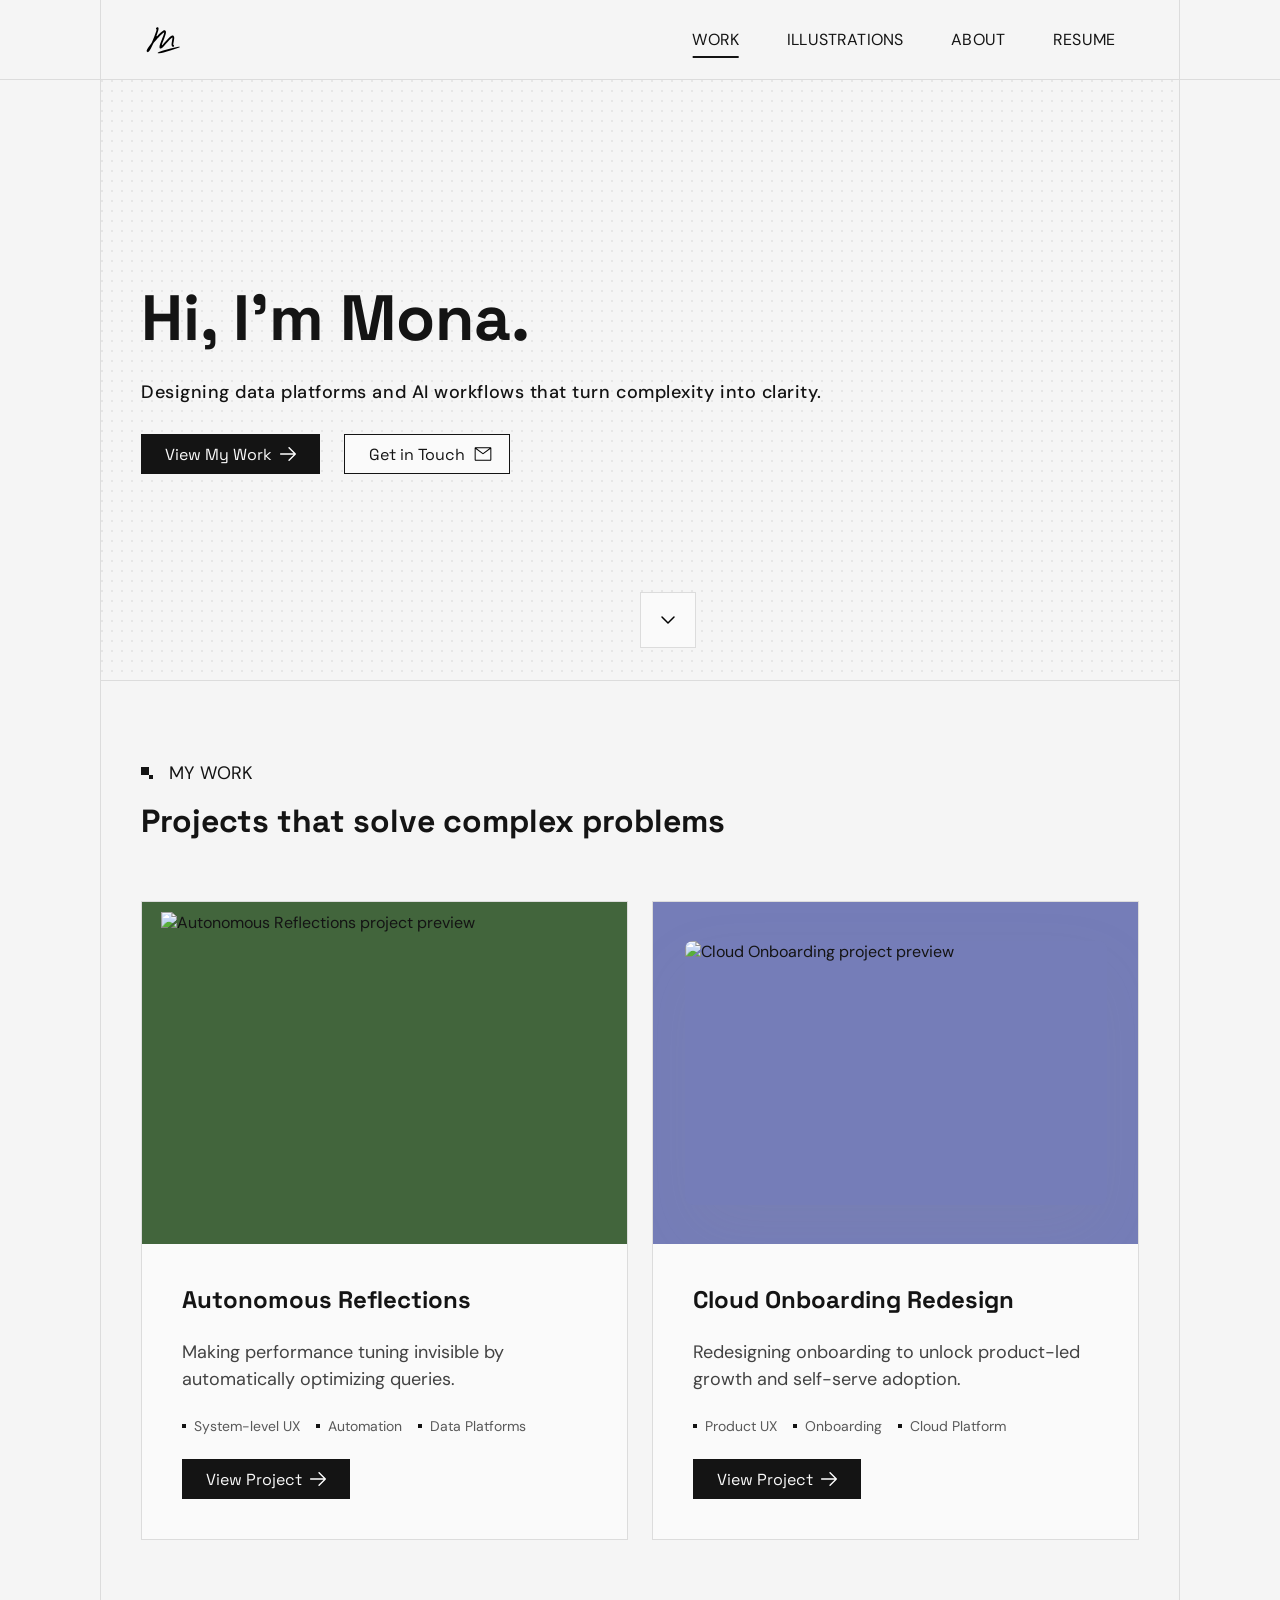
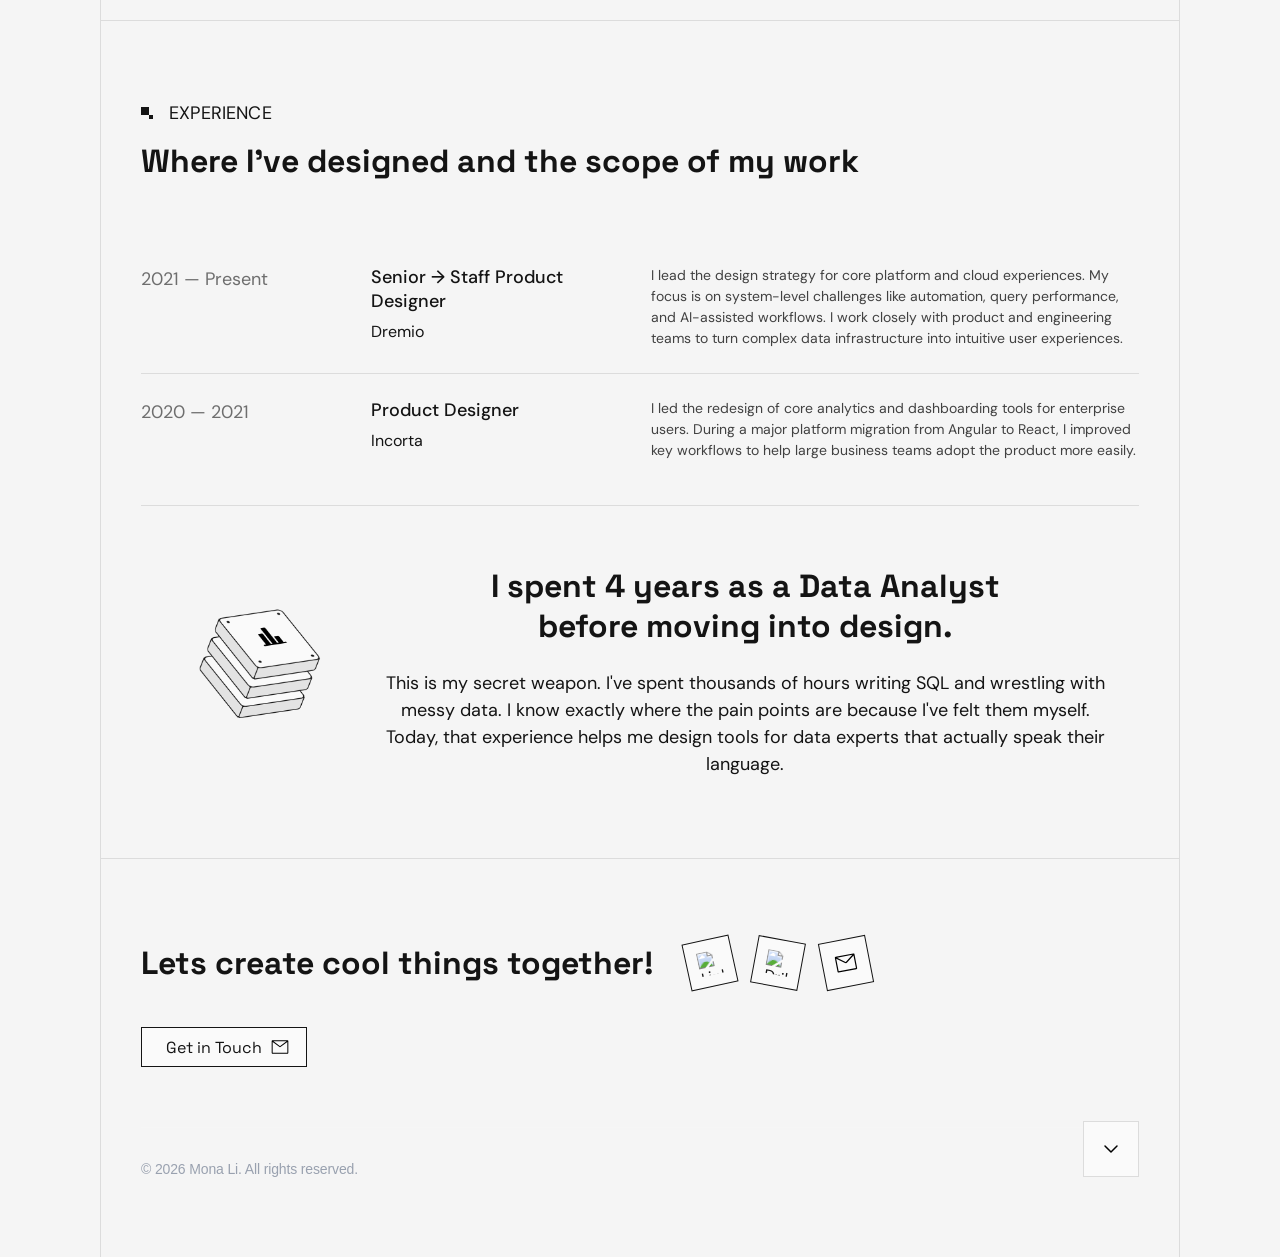
==== index.html @ 0f88f86c "update" ====
<!DOCTYPE html>
<html lang="en">
<head>
  <meta charset="UTF-8" />
  <meta name="viewport" content="width=device-width, initial-scale=1.0" />
  <title>Mona Li — UX Designer</title>
  <link rel="stylesheet" href="styles.css" />
</head>
<body>

  <!-- HEADER -->
  <header class="site-header" id="site-header">
    <div class="header-inner">
      <a href="index.html" class="logo" aria-label="Mona Li — Home">
        <img src="logo.svg" alt="Mona Li" />
      </a>
      <nav class="site-nav" id="site-nav" aria-label="Primary navigation">
        <a href="#my-work" class="nav-item active" data-work-nav>Work</a>
        <a href="illustrations.html" class="nav-item">Illustrations</a>
        <a href="about.html" class="nav-item">About</a>
        <a href="https://drive.google.com/file/d/1i2DDwByd_LL00KW6QtQhn_m_IWqm0XyB/view?usp=sharing" target="_blank" class="nav-item">Resume</a>
      </nav>
      <button class="nav-hamburger" id="nav-hamburger" aria-label="Toggle navigation" aria-expanded="false">
        <span></span><span></span><span></span>
      </button>
    </div>
  </header>

  <!-- HERO -->
  <section class="hero" id="hero">
    <div class="hero-inner">
      <div class="hero-bg"></div>
      <h1>Hi, I'm Mona.</h1>
      <div class="hero-text">
        <p class="hero-subtitle">Designing data platforms and AI workflows that turn complexity into clarity.</p>
      </div>
      <div class="hero-buttons">
        <button class="btn-primary" onclick="scrollToWork()">
          View My Work
          <img src="icon-arrow-right.svg" alt="" />
        </button>
        <a href="mailto:monali14520@gmail.com" class="btn-secondary">
          Get in Touch
          <img src="email-icon.svg" alt="" style="width:20px;height:20px;" />
        </a>
      </div>
      <button class="scroll-btn" onclick="scrollToWork()" aria-label="Scroll to work">
        <img src="icon-chevron-down.svg" alt="" />
      </button>
    </div>
  </section>

  <!-- MY WORK -->
  <section id="my-work" class="work-section">
    <div class="work-inner">
      <div>
        <div class="section-label">
          <span class="section-label-mark" aria-hidden="true"></span>
          <span class="section-label-text">MY WORK</span>
        </div>
        <h2>Projects that solve complex problems</h2>
      </div>

      <div class="projects-grid">
        <!-- Card 1: Autonomous Reflections -->
        <a href="autonomous-reflections.html" class="project-card">
          <div class="card-img-wrap card-img-green">
            <img src="https://www.figma.com/api/mcp/asset/8630a3ab-484e-4679-a830-0fbd30ba3202" alt="Autonomous Reflections project preview" />
          </div>
          <div class="card-body">
            <h3>Autonomous Reflections</h3>
            <p>Making performance tuning invisible by automatically optimizing queries.</p>
            <div class="card-tags">
              <span class="card-tag">System-level UX</span>
              <span class="card-tag">Automation</span>
              <span class="card-tag">Data Platforms</span>
            </div>
            <span class="card-btn">
              View Project
              <img src="icon-arrow-right.svg" alt="" />
            </span>
          </div>
        </a>

        <!-- Card 2: Cloud Onboarding -->
        <a href="cloud-onboarding.html" class="project-card">
          <div class="card-img-wrap card-img-purple">
            <img src="https://www.figma.com/api/mcp/asset/0b4742e8-9a8f-47af-a98e-8a1e27652739" alt="Cloud Onboarding project preview" />
          </div>
          <div class="card-body">
            <h3>Cloud Onboarding Redesign</h3>
            <p>Redesigning onboarding to unlock product-led growth and self-serve adoption.</p>
            <div class="card-tags">
              <span class="card-tag">Product UX</span>
              <span class="card-tag">Onboarding</span>
              <span class="card-tag">Cloud Platform</span>
            </div>
            <span class="card-btn">
              View Project
              <img src="icon-arrow-right.svg" alt="" />
            </span>
          </div>
        </a>
      </div>
    </div>
  </section>

  <!-- EXPERIENCE -->
  <section id="experience" class="exp-section">
    <div class="exp-inner">
      <div>
        <div class="section-label">
          <span class="section-label-mark" aria-hidden="true"></span>
          <span class="section-label-text">EXPERIENCE</span>
        </div>
        <h2>Where I've designed and the scope of my work</h2>
      </div>

      <div class="exp-list">
        <div class="exp-row">
          <div class="exp-date">2021 — Present</div>
          <div class="exp-role-col">
            <span class="exp-title">Senior → Staff Product Designer</span>
            <span class="exp-company">Dremio</span>
          </div>
          <p class="exp-desc">I lead the design strategy for core platform and cloud experiences. My focus is on system-level challenges like automation, query performance, and AI-assisted workflows. I work closely with product and engineering teams to turn complex data infrastructure into intuitive user experiences.</p>
        </div>

        <div class="exp-row">
          <div class="exp-date">2020 — 2021</div>
          <div class="exp-role-col">
            <span class="exp-title">Product Designer</span>
            <span class="exp-company">Incorta</span>
          </div>
          <p class="exp-desc">I led the redesign of core analytics and dashboarding tools for enterprise users. During a major platform migration from Angular to React, I improved key workflows to help large business teams adopt the product more easily.</p>
        </div>
      </div>

      <!-- Analyst callout box -->
      <div class="analyst-box">
        <div class="analyst-box-bg"></div>
        <!-- Stacked notebooks illustration -->
        <img src="Frame 1261153559.png" alt="" class="analyst-notebooks" aria-hidden="true" />
        <div class="analyst-box-content">
          <h3>I spent 4 years as a Data Analyst
before moving into design.</h3>
          <p>This is my secret weapon. I've spent thousands of hours writing SQL and wrestling with messy data. I know exactly where the pain points are because I've felt them myself. Today, that experience helps me design tools for data experts that actually speak their language.</p>
        </div>
      </div>
    </div>
  </section>

  <!-- FOOTER -->
  <footer class="site-footer">
    <div class="footer-inner">
      <div class="footer-top">
        <div class="footer-heading-row">
          <h2 class="footer-heading">Lets create cool things together!</h2>
          <div class="footer-socials">
            <a href="https://www.linkedin.com/in/mona-li/?locale=en_US" target="_blank" class="social-btn" aria-label="LinkedIn">
              <img src="icon-linkedin.png" alt="LinkedIn" />
            </a>
            <a href="https://dribbble.com/mona-li" target="_blank" class="social-btn" aria-label="Dribbble">
              <img src="icon-dribbble.png" alt="Dribbble" />
            </a>
            <a href="mailto:monali14520@gmail.com" class="social-btn" aria-label="Email">
              <img src="email-icon.svg" alt="Email" />
            </a>
          </div>
        </div>
        <div class="footer-cta-row">
          <a href="mailto:monali14520@gmail.com" class="footer-cta">
            Get in Touch
            <img src="email-icon.svg" alt="" style="width:20px;height:20px;" />
          </a>
        </div>
      </div>

      <div class="footer-bottom">
        <p class="footer-copy">© 2026 Mona Li. All rights reserved.</p>
      </div>

      <button class="scroll-up-btn" onclick="scrollToTop()" aria-label="Scroll to top">
        <img src="icon-chevron-up.svg" alt="" />
      </button>
    </div>
  </footer>

  <script>
    function scrollToWork() {
      document.getElementById('my-work').scrollIntoView({behavior:'smooth'});
    }
    function scrollToTop() {
      window.scrollTo({top:0, behavior:'smooth'});
    }
    // Header shadow on scroll
    const hdr = document.getElementById('site-header');
    window.addEventListener('scroll', () => {
      hdr.style.boxShadow = window.scrollY > 10 ? '0 2px 20px rgba(0,0,0,0.06)' : '';
    });
    // Work nav: if on this page scroll, otherwise navigate
    document.querySelector('[data-work-nav]').addEventListener('click', e => {
      e.preventDefault();
      scrollToWork();
    });
    // Hamburger menu
    const hamburger = document.getElementById('nav-hamburger');
    const siteNav = document.getElementById('site-nav');
    hamburger.addEventListener('click', () => {
      const isOpen = siteNav.classList.toggle('open');
      hamburger.classList.toggle('open', isOpen);
      hamburger.setAttribute('aria-expanded', isOpen);
    });
    siteNav.querySelectorAll('.nav-item').forEach(item => {
      item.addEventListener('click', () => {
        siteNav.classList.remove('open');
        hamburger.classList.remove('open');
        hamburger.setAttribute('aria-expanded', false);
      });
    });
  </script>
  <script src="animations.js"></script>
</body>
</html>
---- styles.css ----
@import url('https://fonts.googleapis.com/css2?family=Space+Grotesk:wght@400;500;700&family=DM+Sans:opsz,wght@9..40,400;9..40,500;9..40,700&display=swap');

*, *::before, *::after { margin: 0; padding: 0; box-sizing: border-box; }

:root {
  --text: #141414;
  --bg: #f5f5f5;
  --border: #dcdcdc;
  --white: #fafafa;
  --content-width: 1080px;
  --header-height: 80px;
  --transition: 0.2s ease;
  --font-heading: 'Space Grotesk', sans-serif;
  --font-body: 'Neue Montreal', 'DM Sans', sans-serif;
}

html { scroll-behavior: smooth; }

body {
  font-family: var(--font-body);
  background-color: var(--bg);
  color: var(--text);
  -webkit-font-smoothing: antialiased;
}

h1,h2,h3,h4,h5,h6 { font-family: var(--font-heading); color: var(--text); }
a { text-decoration: none; color: inherit; }
img { display: block; }
button { cursor: pointer; border: none; background: none; font-family: inherit; }

/* DOT GRID HELPER — apply to any section that needs it */
.dot-bg {
  background-color: var(--bg);
  background-image: url('dot-grid.svg');
  background-repeat: repeat;
  background-size: 1200px 600px;
}

/* CONTENT WRAPPER — 1080px centered with side borders */
.content-box {
  max-width: var(--content-width);
  margin: 0 auto;
  border-left: 1px solid var(--border);
  border-right: 1px solid var(--border);
}

/* ===== HEADER ===== */
.site-header {
  position: sticky;
  top: 0;
  z-index: 100;
  background: var(--bg);
  border-bottom: 1px solid var(--border);
  height: var(--header-height);
}

.header-inner {
  max-width: var(--content-width);
  margin: 0 auto;
  height: 100%;
  display: flex;
  align-items: center;
  justify-content: space-between;
  padding: 0 40px;
  border-left: 1px solid var(--border);
  border-right: 1px solid var(--border);
}

.logo { display: flex; align-items: center; flex-shrink: 0; }
.logo img { width: 40px; height: 40px; object-fit: contain; }

.site-nav { display: flex; align-items: center; gap: 0; }

.nav-item {
  position: relative;
  font-family: var(--font-body);
  font-size: 16px;
  color: var(--text);
  text-decoration: none;
  padding: 0 24px;
  height: 40px;
  display: flex;
  align-items: center;
  text-transform: uppercase;
  letter-spacing: 0.01em;
  overflow: hidden;
}

/* underline grows from center */
.nav-item::after {
  content: '';
  position: absolute;
  bottom: 2px;
  left: 50%;
  transform: translateX(-50%);
  width: 0;
  height: 2px;
  background: var(--text);
  transition: width var(--transition);
}
.nav-item:hover::after, .nav-item.active::after { width: calc(100% - 48px); }

/* ===== SHARED SECTION LABEL ===== */
.section-label {
  display: flex;
  align-items: center;
  gap: 16px;
  margin-bottom: 16px;
}

/* The small L-shaped corner mark */
.section-label-mark {
  position: relative;
  width: 12px;
  height: 12px;
  flex-shrink: 0;
}
.section-label-mark::before {
  content: '';
  position: absolute;
  top: 0; left: 0;
  width: 8px; height: 8px;
  background: var(--text);
}
.section-label-mark::after {
  content: '';
  position: absolute;
  bottom: 0; right: 0;
  width: 4px; height: 4px;
  background: var(--text);
}

.section-label-text {
  font-family: var(--font-body);
  font-size: 18px;
  color: var(--text);
  text-transform: uppercase;
  letter-spacing: 0.01em;
}

/* ===== HERO ===== */
.hero {
  position: relative;
  height: 600px;
  overflow: hidden;
  display: flex;
  align-items: stretch;
}

.hero-inner {
  max-width: var(--content-width);
  margin: 0 auto;
  width: 100%;
  border-left: 1px solid var(--border);
  border-right: 1px solid var(--border);
  padding: 0 40px;
  display: flex;
  flex-direction: column;
  justify-content: center;
  gap: 24px;
  position: relative;
  z-index: 1;
  overflow: hidden;
}

.hero-bg {
  position: absolute;
  inset: 0;
  background-color: var(--bg);
  z-index: -1;
}
.hero-bg::after {
  content: '';
  position: absolute;
  inset: 0;
  background-image: url('dot-grid.svg');
  background-repeat: repeat;
  background-size: 1200px 600px;
  opacity: 0.8;
}

.hero h1 {
  font-size: 64px;
  font-weight: 700;
  line-height: 1.0;
  color: var(--text);
}

.hero-text { display: flex; flex-direction: column; gap: 8px; }

.hero-subtitle {
  font-family: var(--font-body);
  font-size: 18px;
  font-weight: 500;
  color: var(--text);
  letter-spacing: 0.03em;
  line-height: 2;
}

.hero-desc {
  font-family: var(--font-body);
  font-size: 16px;
  color: var(--text);
  letter-spacing: 0.03em;
  line-height: 2;
}

.hero-buttons {
  display: flex;
  gap: 24px;
  align-items: center;
}

/* Primary button: black bg, white text, square */
.btn-primary {
  background: var(--text);
  color: var(--white);
  height: 40px;
  padding: 0 24px;
  display: inline-flex;
  align-items: center;
  gap: 8px;
  font-family: var(--font-heading);
  font-size: 16px;
  font-weight: 400;
  border-radius: 0;
  border: none;
  cursor: pointer;
  text-decoration: none;
  transition: opacity var(--transition);
  white-space: nowrap;
}
.btn-primary:hover { opacity: 0.85; }
.btn-primary img { width: 16px; height: 16px; object-fit: contain; flex-shrink: 0; }

/* Secondary button: white bg, black border, black text, square */
.btn-secondary {
  background: var(--white);
  color: var(--text);
  height: 40px;
  padding: 0 16px 0 24px;
  display: inline-flex;
  align-items: center;
  gap: 8px;
  font-family: var(--font-heading);
  font-size: 16px;
  font-weight: 400;
  border-radius: 0;
  border: 1px solid var(--text);
  cursor: pointer;
  text-decoration: none;
  transition: background var(--transition);
  white-space: nowrap;
}
.btn-secondary:hover { background: #f0f0f0; }
.btn-secondary img { width: 20px; height: 20px; object-fit: contain; flex-shrink: 0; }

/* Down / Up scroll button — square, white bg, border */
.scroll-btn {
  position: absolute;
  width: 56px;
  height: 56px;
  background: var(--white);
  border: 1px solid var(--border);
  border-radius: 0;
  display: flex;
  align-items: center;
  justify-content: center;
  cursor: pointer;
  transition: background var(--transition), transform var(--transition);
  overflow: hidden;
}
.scroll-btn:hover { background: #ececec; transform: translateY(-2px); }
.scroll-btn img { width: 24px; height: 24px; object-fit: contain; }

.hero .scroll-btn { bottom: 32px; left: 50%; transform: translateX(-50%); }
.hero .scroll-btn:hover { transform: translateX(-50%) translateY(-3px); }

/* ===== MY WORK ===== */
.work-section {
  background: var(--bg);
}

.work-inner {
  max-width: var(--content-width);
  margin: 0 auto;
  border-left: 1px solid var(--border);
  border-right: 1px solid var(--border);
  border-top: 1px solid var(--border);
  padding: 80px 40px;
  display: flex;
  flex-direction: column;
  gap: 60px;
}

.work-inner h2 {
  font-size: 32px;
  font-weight: 700;
  color: var(--text);
  max-width: 712px;
}

.projects-grid {
  display: grid;
  grid-template-columns: 1fr 1fr;
  gap: 24px;
}

/* Project card */
.project-card {
  flex: 1;
  background: var(--white);
  border: 1px solid var(--border);
  display: flex;
  flex-direction: column;
  overflow: hidden;
  text-decoration: none;
  transition: transform var(--transition), box-shadow var(--transition);
}
.project-card:hover { transform: translateY(-4px); box-shadow: 0 12px 40px rgba(0,0,0,0.08); }

/* Card image area */
.card-img-wrap {
  width: 100%;
  overflow: hidden;
  position: relative;
}
.card-img-wrap img {
  width: 100%;
  height: 100%;
  object-fit: cover;
  display: block;
}

/* Card 1 (Autonomous Reflections) — green bg */
.card-img-green {
  background-color: #42653c;
  height: 342px;
  display: flex;
  align-items: center;
  justify-content: center;
}
.card-img-green img {
  width: 448px;
  height: 323px;
  max-width: 100%;
  object-fit: contain;
}

/* Card 2 (Cloud Onboarding) — blue/purple bg */
.card-img-purple {
  background-color: #757db8;
  height: 342px;
  display: flex;
  align-items: center;
  justify-content: center;
  padding: 20px;
}
.card-img-purple img {
  width: 422px;
  height: 264px;
  max-width: 100%;
  object-fit: contain;
  border-radius: 8px;
  box-shadow: 0 30px 67px rgba(150,150,150,0.1);
}

.card-body {
  padding: 40px;
  display: flex;
  flex-direction: column;
  gap: 24px;
}

.card-body h3 {
  font-size: 24px;
  font-weight: 700;
  color: var(--text);
}

.card-body p {
  font-family: var(--font-body);
  font-size: 18px;
  color: rgba(20,20,20,0.8);
  line-height: 1.5;
}

.card-tags {
  display: flex;
  gap: 16px;
  flex-wrap: wrap;
}

.card-tag {
  display: flex;
  align-items: center;
  gap: 8px;
  font-family: var(--font-body);
  font-size: 14px;
  color: rgba(20,20,20,0.7);
}
.card-tag::before {
  content: '';
  display: block;
  width: 4px;
  height: 4px;
  background: var(--text);
  flex-shrink: 0;
}

/* View Project button on card */
.card-btn {
  background: var(--text);
  color: var(--white);
  height: 40px;
  padding: 0 24px;
  display: inline-flex;
  align-items: center;
  gap: 8px;
  font-family: var(--font-heading);
  font-size: 16px;
  font-weight: 400;
  border-radius: 0;
  align-self: flex-start;
  transition: opacity var(--transition);
}
.card-btn img { width: 16px; height: 16px; object-fit: contain; }
.project-card:hover .card-btn { opacity: 0.85; }

/* ===== EXPERIENCE ===== */
.exp-section {
  background: var(--bg);
}

.exp-inner {
  max-width: var(--content-width);
  margin: 0 auto;
  border: 1px solid var(--border);
  padding: 80px 40px;
  display: flex;
  flex-direction: column;
  gap: 60px;
}

.exp-inner h2 {
  font-size: 32px;
  font-weight: 700;
  color: var(--text);
}

.exp-list { display: flex; flex-direction: column; }

.exp-row {
  display: flex;
  gap: 80px;
  padding: 24px 0;
  border-bottom: 1px solid var(--border);
  min-height: 132px;
  align-items: flex-start;
}

.exp-date {
  font-family: var(--font-body);
  font-size: 18px;
  color: rgba(20,20,20,0.6);
  width: 150px;
  flex-shrink: 0;
  padding-top: 2px;
}

.exp-role-col {
  display: flex;
  flex-direction: column;
  gap: 8px;
  width: 200px;
  flex-shrink: 0;
}

.exp-title {
  font-family: var(--font-body);
  font-size: 18px;
  font-weight: 500;
  color: var(--text);
}

.exp-company {
  font-family: var(--font-body);
  font-size: 16px;
  color: var(--text);
}
.exp-promo {
  font-family: var(--font-body);
  font-size: 13px;
  color: var(--text-secondary, #888);
  margin-top: 2px;
}

.exp-desc {
  font-family: var(--font-body);
  font-size: 14px;
  color: rgba(20,20,20,0.8);
  line-height: 1.5;
  flex: 1;
}

/* Data Analyst Callout */
.analyst-box {
  position: relative;
  overflow: hidden;
  min-height: 199px;
  display: flex;
  align-items: center;
  justify-content: center;
  padding-left: 210px;
}

.analyst-box-bg {
  position: absolute;
  inset: 0;
  background-image: url('https://www.figma.com/api/mcp/asset/82c4e679-4862-4dd7-8bf2-2ce0026e2c74');
  background-size: cover;
  background-position: center;
}

.analyst-box-content {
  position: relative;
  z-index: 1;
  text-align: center;
  max-width: 780px;
  padding: 0 20px;
  display: flex;
  flex-direction: column;
  gap: 24px;
}

.analyst-box-content h3 {
  font-size: 32px;
  font-weight: 700;
  color: var(--text);
  white-space: pre-line;
}

.analyst-box-content p {
  font-family: var(--font-body);
  font-size: 18px;
  color: var(--text);
  line-height: 1.5;
}

/* ===== FOOTER ===== */
.site-footer {
  background: var(--bg);
}

.footer-inner {
  max-width: var(--content-width);
  margin: 0 auto;
  border-left: 1px solid var(--border);
  border-right: 1px solid var(--border);
  padding: 80px 40px;
  display: flex;
  flex-direction: column;
  gap: 60px;
  position: relative;
}

.footer-top {
  display: flex;
  flex-direction: column;
  gap: 40px;
}

.footer-heading-row {
  display: flex;
  align-items: center;
  gap: 16px;
}

.footer-heading {
  font-family: var(--font-heading);
  font-size: 32px;
  font-weight: 700;
  color: var(--text);
  white-space: nowrap;
}

/* Social icons row — slightly rotated like paper collage */
.footer-socials {
  display: flex;
  align-items: center;
  gap: 20px;
  margin-left: 16px;
}

.social-btn {
  width: 48px;
  height: 48px;
  background: var(--white);
  border: 1px solid var(--text);
  border-radius: 0;
  display: flex;
  align-items: center;
  justify-content: center;
  cursor: pointer;
  text-decoration: none;
  transition: transform var(--transition), background var(--transition);
}
.social-btn:nth-child(1) { transform: rotate(-12.27deg); }
.social-btn:nth-child(2) { transform: rotate(10.52deg); }
.social-btn:nth-child(3) { transform: rotate(-11.02deg); }
.social-btn:hover { background: #f0f0f0; transform: rotate(0) scale(1.05) !important; }
.social-btn img { width: 24px; height: 24px; object-fit: contain; }

.footer-cta-row { display: flex; }

/* Get in Touch footer button */
.footer-cta {
  background: var(--white);
  color: var(--text);
  height: 40px;
  padding: 0 16px 0 24px;
  display: inline-flex;
  align-items: center;
  gap: 8px;
  font-family: var(--font-heading);
  font-size: 16px;
  font-weight: 400;
  border-radius: 0;
  border: 1px solid var(--text);
  cursor: pointer;
  text-decoration: none;
  transition: background var(--transition);
}
.footer-cta:hover { background: #f0f0f0; }
.footer-cta img { width: 20px; height: 20px; object-fit: contain; flex-shrink: 0; }

.footer-bottom {
  border-top: 1px solid rgba(255,255,255,0.1);
  padding-top: 33px;
}

.footer-copy {
  font-family: 'Inter', sans-serif;
  font-size: 14px;
  color: #99a1af;
  letter-spacing: -0.01em;
}

/* Footer scroll-up button */
.scroll-up-btn {
  position: absolute;
  right: 40px;
  bottom: 80px;
  width: 56px;
  height: 56px;
  background: var(--white);
  border: 1px solid var(--border);
  border-radius: 0;
  display: flex;
  align-items: center;
  justify-content: center;
  cursor: pointer;
  transition: background var(--transition), transform var(--transition);
}
.scroll-up-btn:hover { background: #ececec; transform: translateY(-2px); }
.scroll-up-btn img { width: 24px; height: 24px; object-fit: contain; transform: rotate(180deg); }

/* ===== CASE STUDY PAGES ===== */
.case-hero {
  background-color: var(--bg);
  min-height: 560px;
  display: flex;
  align-items: flex-end;
}

.case-hero-inner {
  max-width: var(--content-width);
  margin: 0 auto;
  width: 100%;
  padding: 80px 40px 60px;
  border-left: 1px solid var(--border);
  border-right: 1px solid var(--border);
  display: flex;
  flex-direction: column;
  gap: 0;
  position: relative;
  overflow: hidden;
}
.case-hero-inner::before {
  content: '';
  position: absolute;
  inset: 0;
  background-color: var(--bg);
  pointer-events: none;
  z-index: 0;
}
.case-hero-inner::after {
  content: '';
  position: absolute;
  inset: 0;
  background-image: url('dot-grid.svg');
  background-repeat: repeat;
  background-size: 1200px 600px;
  opacity: 0.8;
  pointer-events: none;
  z-index: 0;
}
.case-hero-inner > * {
  position: relative;
  z-index: 1;
}

.case-meta-label {
  font-family: var(--font-body);
  font-size: 14px;
  letter-spacing: 1.5px;
  text-transform: uppercase;
  color: rgba(20,20,20,0.5);
  margin-bottom: 24px;
}

.case-hero-title {
  font-family: var(--font-heading);
  font-size: 72px;
  font-weight: 700;
  color: var(--text);
  line-height: 1.05;
  margin-bottom: 16px;
}

.case-hero-subtitle {
  font-family: var(--font-body);
  font-size: 24px;
  color: rgba(20,20,20,0.7);
  margin-bottom: 32px;
  line-height: 1.5;
}

.case-hero-body {
  border-top: 1px solid rgba(20,20,20,0.1);
  padding-top: 32px;
  margin-bottom: 32px;
}

.case-hero-body p {
  font-family: var(--font-body);
  font-size: 17px;
  line-height: 1.7;
  color: rgba(20,20,20,0.75);
}

.case-meta-row {
  border-top: 1px solid rgba(20,20,20,0.1);
  padding-top: 24px;
  display: flex;
  flex-direction: column;
  gap: 24px;
}
.case-meta-details {
  display: flex;
  gap: 0;
  width: 100%;
}

.case-meta-item {
  display: flex;
  flex-direction: column;
  gap: 6px;
  flex: 1;
}

.case-meta-role {
  display: flex;
  flex-direction: column;
  gap: 8px;
  width: 100%;
}

.case-meta-key {
  font-family: var(--font-body);
  font-size: 11px;
  letter-spacing: 1.2px;
  text-transform: uppercase;
  color: rgba(20,20,20,0.5);
  font-weight: 500;
}

.case-meta-val {
  font-family: var(--font-body);
  font-size: 15px;
  color: var(--text);
  line-height: 1.5;
}

/* Case layout: sidebar + content */
.case-layout {
  max-width: var(--content-width);
  margin: 0 auto;
  border-left: 1px solid var(--border);
  border-right: 1px solid var(--border);
  display: flex;
  padding: 100px 60px 120px 40px;
  gap: 0;
  position: relative;
}

.case-toc {
  width: 240px;
  flex-shrink: 0;
  position: sticky;
  top: calc(var(--header-height) + 40px);
  align-self: flex-start;
  padding: 120px 24px 0;
}

.toc-label {
  font-family: var(--font-body);
  font-size: 11px;
  letter-spacing: 1.2px;
  text-transform: uppercase;
  color: rgba(20,20,20,0.5);
  font-weight: 500;
  margin-bottom: 20px;
}

.toc-nav { display: flex; flex-direction: column; gap: 2px; }

.toc-item {
  display: block;
  font-family: var(--font-body);
  font-size: 13px;
  color: rgba(20,20,20,0.5);
  padding: 10px 16px;
  border-left: 2px solid transparent;
  transition: color var(--transition), border-color var(--transition);
  cursor: pointer;
}
.toc-item:hover { color: var(--text); }
.toc-item.active { color: var(--text); border-left-color: var(--text); }

.case-content { flex: 1; min-width: 0; }

.case-section { margin-bottom: 128px; scroll-margin-top: calc(var(--header-height) + 24px); }
.case-section:last-child { margin-bottom: 0; }

.section-eyebrow {
  font-family: var(--font-heading);
  font-size: 17px;
  font-weight: 500;
  color: rgba(20,20,20,0.5);
  margin-bottom: 8px;
}

.section-heading {
  font-family: var(--font-heading);
  font-size: 40px;
  font-weight: 700;
  color: var(--text);
  line-height: 1.2;
  margin-bottom: 32px;
}

.section-body {
  font-family: var(--font-body);
  font-size: 17px;
  line-height: 1.7;
  color: rgba(20,20,20,0.75);
  margin-bottom: 28px;
}
.section-body p { margin-bottom: 16px; }
.section-body p:last-child { margin-bottom: 0; }
.section-body ul { padding-left: 24px; margin: 12px 0; }
.section-body li { margin-bottom: 6px; }

.sub-heading {
  font-family: var(--font-heading);
  font-size: 24px;
  font-weight: 700;
  margin-bottom: 16px;
  margin-top: 80px;
}

.case-image-block { margin: 32px 0; }
.case-image-block img { width: 100%; display: block; border-radius: 0; }
.shadow-img img { filter: drop-shadow(0 8px 32px rgba(0,0,0,0.12)); }
.rounded-img { border-radius: 8px; }
.rounded-img img { border-radius: 8px; }
.img-caption { font-family: var(--font-body); font-size: 14px; color: rgba(20,20,20,0.6); text-align: center; margin-top: 40px; }

.result-callouts { display: flex; flex-direction: column; gap: 24px; margin: 28px 0; }
.result-callout { border-left: 4px solid rgba(20,20,20,0.3); padding: 4px 20px; }
.result-callout h3 { font-family: var(--font-heading); font-size: 20px; font-weight: 700; margin-bottom: 6px; }
.result-callout p { font-family: var(--font-body); font-size: 17px; color: rgba(20,20,20,0.75); line-height: 1.7; }

.blockquote-box { background: rgba(20,20,20,0.02); border-left: 3px solid var(--text); padding: 48px 43px; margin: 28px 0; }
.blockquote-box p { font-family: var(--font-heading); font-size: 21px; font-weight: 700; line-height: 1.5; color: var(--text); }

/* CTO moment chat bubbles */
.cto-moment {
  margin: 32px 0;
  padding: 24px 28px;
  background: #f7f7f5;
  border-radius: 4px;
}
.cto-moment-setup {
  font-family: var(--font-body);
  font-size: 13px;
  color: rgba(20,20,20,0.45);
  margin: 0 0 16px;
  line-height: 1.6;
}
.chat-bubbles {
  display: flex;
  flex-direction: column;
  gap: 10px;
}
.chat-row {
  display: flex;
  align-items: flex-end;
  gap: 8px;
}
.chat-row.chat-right { justify-content: flex-end; }
.chat-avatar {
  width: 26px; height: 26px;
  border-radius: 50%;
  background: #141414;
  color: #fff;
  font-family: var(--font-body);
  font-size: 8px;
  font-weight: 600;
  letter-spacing: 0.05em;
  display: flex; align-items: center; justify-content: center;
  flex-shrink: 0;
}
.chat-bubble {
  max-width: 72%;
  padding: 9px 14px;
  border-radius: 14px;
  font-family: var(--font-body);
  font-size: 14px;
  line-height: 1.5;
  font-style: italic;
}
.chat-bubble-left {
  background: #fff;
  border: 1px solid #e8e8e8;
  border-bottom-left-radius: 3px;
  color: #141414;
}
.chat-bubble-right {
  background: #141414;
  border-bottom-right-radius: 3px;
  color: #fff;
  font-size: 14px;
  font-weight: 600;
  font-style: normal;
}

/* Image placeholder for case studies */
.img-placeholder {
  width: 100%; min-height: 320px;
  display: flex; align-items: center; justify-content: center;
  background: #f3f3f3;
  border: 2px dashed #ccc;
  border-radius: 8px;
  font-family: var(--font-body);
  font-size: 14px;
  color: #999;
  text-align: center;
  padding: 40px 24px;
}

/* Card 3 (AI Design System) */
.card-img-teal {
  background-color: #3a6b6e;
  height: 342px;
  display: flex;
  align-items: center;
  justify-content: center;
  padding: 20px;
}
.card-img-teal img {
  max-width: 100%;
  max-height: 300px;
  object-fit: contain;
}

.takeaway-box { background: rgba(20,20,20,0.02); border-left: 3px solid var(--text); padding: 48px 40px; margin: 72px 0 32px; display: flex; flex-direction: column; gap: 24px; }
.takeaway-box h4 { font-family: var(--font-heading); font-size: 18px; font-weight: 700; }
.takeaway-box p { font-family: var(--font-body); font-size: 16px; color: rgba(20,20,20,0.75); line-height: 1.7; }

.two-modes { display: grid; grid-template-columns: 1fr 1fr; gap: 40px; margin: 24px 0; }
.mode-card h4 { font-family: var(--font-heading); font-size: 20px; font-weight: 700; margin-bottom: 20px; }
.mode-card p { font-family: var(--font-body); font-size: 17px; color: rgba(20,20,20,0.75); line-height: 1.7; }

.comparison-table { margin: 32px 0; overflow-x: auto; }
.comparison-table table { width: 100%; border-collapse: collapse; font-size: 14px; }
.comparison-table thead th { border-bottom: 1px solid rgba(20,20,20,0.1); padding: 12px 16px; text-align: center; font-family: var(--font-body); font-size: 13px; letter-spacing: 1px; text-transform: uppercase; font-weight: 500; }
.comparison-table thead th:first-child { text-align: left; }
.comparison-table thead th.dim { color: rgba(20,20,20,0.5); }
.comparison-table tbody tr:nth-child(odd) { background: rgba(20,20,20,0.02); }
.comparison-table tbody td { border-bottom: 1px solid rgba(20,20,20,0.06); padding: 14px 16px; vertical-align: middle; font-family: var(--font-body); color: rgba(20,20,20,0.75); font-size: 15px; }
.comparison-table tbody td:not(:first-child) { text-align: center; }
.table-icon { width: 22px; height: 22px; display: inline-block; object-fit: contain; }
.dim-icon { opacity: 0.4; }
.x-icon { transform: rotate(-45deg); opacity: 0.5; }

/* ===== ABOUT PAGE ===== */
.about-hero {
  height: 600px;
  overflow: hidden;
  display: flex;
  align-items: stretch;
}
.about-hero-inner {
  max-width: var(--content-width);
  margin: 0 auto;
  width: 100%;
  border-left: 1px solid var(--border);
  border-right: 1px solid var(--border);
  padding: 0 40px;
  display: flex;
  align-items: center;
  gap: 40px;
  position: relative;
}
.about-hero-inner::before {
  content: '';
  position: absolute;
  inset: 0;
  background-image: url('dot-grid.svg');
  background-repeat: repeat;
  background-size: 1200px 600px;
  pointer-events: none;
}
.about-hero-photo { flex: 1; display: flex; justify-content: center; align-items: center; position: relative; z-index: 1; }
.about-hero-photo img { width: 355px; height: 473px; object-fit: cover; border-radius: 8px; }
.about-hero-text { flex: 1; display: flex; flex-direction: column; gap: 40px; position: relative; z-index: 1; }
.about-hero-text h1 { font-size: 40px; font-weight: 700; color: var(--text); }
.about-hero-text p { font-family: var(--font-body); font-size: 18px; color: var(--text); line-height: 1.7; }

.about-content {
  max-width: var(--content-width);
  margin: 0 auto;
  border: 1px solid var(--border);
  padding: 80px 40px;
  display: flex;
  flex-direction: column;
  gap: 100px;
}

.about-row {
  display: flex;
  gap: 40px;
  align-items: center;
}
.about-row.reverse { flex-direction: row-reverse; }
.about-row-text { flex: 1; display: flex; flex-direction: column; gap: 24px; }
.about-row-text h2 { font-size: 32px; font-weight: 700; color: var(--text); text-align: center; }
.about-row-text p { font-family: var(--font-body); font-size: 17px; color: var(--text); line-height: 1.7; }
.about-row-image { flex: 1; display: flex; justify-content: center; }
.about-row-image img { border-radius: 8px; object-fit: cover; max-height: 350px; }

/* ===== ANALYST NOTEBOOKS ILLUSTRATION ===== */
img.analyst-notebooks {
  position: absolute;
  left: 46px;
  top: 32px;
  width: 142px;
  height: 140px;
  object-fit: contain;
  z-index: 2;
  pointer-events: none;
  display: block;
}

/* ===== NEXT PROJECT ===== */
.next-project-bar {
  background: var(--bg);
  border-top: 1px solid var(--border);
}
.next-project-inner {
  max-width: var(--content-width);
  margin: 0 auto;
  border-left: 1px solid var(--border);
  border-right: 1px solid var(--border);
  padding: 60px 40px;
  display: flex;
  align-items: center;
  justify-content: space-between;
}
.next-project-label {
  font-family: var(--font-body);
  font-size: 11px;
  letter-spacing: 1.5px;
  text-transform: uppercase;
  color: rgba(20,20,20,0.5);
}
.next-project-link {
  display: inline-flex;
  align-items: center;
  gap: 16px;
  text-decoration: none;
  transition: opacity var(--transition);
}
.next-project-link:hover { opacity: 0.7; }
.next-project-link h3 {
  font-family: var(--font-heading);
  font-size: 24px;
  font-weight: 700;
  color: var(--text);
}
.next-project-link img {
  width: 20px;
  height: 20px;
  object-fit: contain;
}

/* ===== ILLUSTRATIONS PAGE ===== */

.illus-hero {
  border-bottom: 1px solid var(--border);
}
.illus-hero-inner {
  max-width: var(--content-width);
  margin: 0 auto;
  padding: 80px 80px 64px;
  border-left: 1px solid var(--border);
  border-right: 1px solid var(--border);
}
.illus-hero-inner h1 {
  font-family: var(--font-heading);
  font-size: 56px;
  font-weight: 700;
  letter-spacing: -0.02em;
  color: var(--text);
  margin: 0 0 16px;
}
.illus-hero-inner p {
  font-family: var(--font-body);
  font-size: 18px;
  color: rgba(20,20,20,0.55);
  margin: 0;
  max-width: 520px;
  line-height: 1.6;
}

/* ===== BENTO GALLERY ===== */
.bento-section {
  background: #141414;
  border-top: 1px solid #252525;
  border-bottom: 1px solid #252525;
  padding: 64px 40px;
}

.bento-grid {
  display: grid;
  grid-template-columns: repeat(3, 1fr);
  gap: 12px;
  max-width: 1160px;
  margin: 0 auto;
}

.bento-item {
  border-radius: 14px;
  overflow: hidden;
  opacity: 0;
  transform: translateY(16px);
  transition: opacity 0.55s ease, transform 0.55s ease;
}
.bento-item.visible {
  opacity: 1;
  transform: translateY(0);
}

.bento-item img {
  width: 100%;
  height: 100%;
  object-fit: cover;
  display: block;
  transition: transform 0.5s cubic-bezier(0.25, 0.46, 0.45, 0.94);
}
.bento-item:hover img { transform: scale(1.04); }

/* Layout spans & heights */
.bento-item:nth-child(1) { height: 300px; }
.bento-item:nth-child(2) { height: 300px; }
.bento-item:nth-child(3) { height: 300px; }
.bento-item:nth-child(4) { grid-column: span 2; height: 260px; }
.bento-item:nth-child(5) { height: 260px; }
.bento-item:nth-child(6) { grid-column: span 2; height: 260px; }
.bento-item:nth-child(7) { height: 260px; }
.bento-item:nth-child(8) { height: 240px; }
.bento-item:nth-child(9) { grid-column: span 2; height: 240px; }

/* ===== HAMBURGER BUTTON (hidden on desktop) ===== */
.nav-hamburger {
  display: none;
  flex-direction: column;
  justify-content: center;
  gap: 5px;
  width: 40px;
  height: 40px;
  padding: 8px;
  background: none;
  border: none;
  cursor: pointer;
  flex-shrink: 0;
}
.nav-hamburger span {
  display: block;
  width: 22px;
  height: 2px;
  background: var(--text);
  transition: transform 0.3s ease, opacity 0.3s ease;
  transform-origin: center;
}
.nav-hamburger.open span:nth-child(1) { transform: translateY(7px) rotate(45deg); }
.nav-hamburger.open span:nth-child(2) { opacity: 0; }
.nav-hamburger.open span:nth-child(3) { transform: translateY(-7px) rotate(-45deg); }


/* ===== LIGHTBOX ===== */
.lightbox {
  position: fixed;
  inset: 0;
  z-index: 1000;
  background: rgba(0, 0, 0, 0.92);
  display: flex;
  align-items: center;
  justify-content: center;
  opacity: 0;
  pointer-events: none;
  transition: opacity 0.3s ease;
}
.lightbox.open {
  opacity: 1;
  pointer-events: all;
}
.lightbox-img-wrap {
  max-width: 90vw;
  max-height: 90vh;
  display: flex;
  align-items: center;
  justify-content: center;
}
.lightbox-img-wrap img {
  max-width: 90vw;
  max-height: 88vh;
  width: auto;
  height: auto;
  object-fit: contain;
  border-radius: 10px;
  box-shadow: 0 24px 80px rgba(0,0,0,0.6);
  transform: scale(0.96);
  transition: transform 0.3s ease;
}
.lightbox.open .lightbox-img-wrap img { transform: scale(1); }
.lightbox-close {
  position: fixed;
  top: 20px;
  right: 24px;
  width: 44px;
  height: 44px;
  border: none;
  background: rgba(255,255,255,0.12);
  color: #fff;
  font-size: 20px;
  border-radius: 50%;
  cursor: pointer;
  display: flex;
  align-items: center;
  justify-content: center;
  transition: background 0.2s ease;
  z-index: 1001;
}
.lightbox-close:hover { background: rgba(255,255,255,0.22); }
.lightbox-prev,
.lightbox-next {
  position: fixed;
  top: 50%;
  transform: translateY(-50%);
  width: 48px;
  height: 48px;
  border: none;
  background: rgba(255,255,255,0.12);
  color: #fff;
  font-size: 32px;
  border-radius: 50%;
  cursor: pointer;
  display: flex;
  align-items: center;
  justify-content: center;
  transition: background 0.2s ease;
  z-index: 1001;
  line-height: 1;
}
.lightbox-prev { left: 20px; }
.lightbox-next { right: 20px; }
.lightbox-prev:hover,
.lightbox-next:hover { background: rgba(255,255,255,0.22); }
.lb-arrow {
  display: block;
  width: 10px;
  height: 10px;
  border-top: 2px solid #fff;
  border-right: 2px solid #fff;
  flex-shrink: 0;
}
.lb-arrow-left  { transform: rotate(-135deg) translate(-1px, 1px); }
.lb-arrow-right { transform: rotate(45deg)   translate(-1px, 1px); }

/* ===== MOBILE RESPONSIVE ===== */
@media (max-width: 768px) {

  /* --- Header --- */
  .header-inner {
    padding: 0 20px;
    border-left: none;
    border-right: none;
  }
  .nav-hamburger { display: flex; }
  .site-nav {
    display: none;
    position: fixed;
    top: var(--header-height);
    left: 0;
    right: 0;
    background: var(--bg);
    border-bottom: 1px solid var(--border);
    flex-direction: column;
    padding: 8px 0 16px;
    z-index: 99;
    box-shadow: 0 8px 24px rgba(0,0,0,0.08);
  }
  .site-nav.open { display: flex; }
  .nav-item {
    padding: 14px 24px;
    height: auto;
    font-size: 17px;
  }
  .nav-item::after { display: none; }

  /* --- Hero (index) --- */
  .hero { height: auto; min-height: unset; }
  .hero-inner {
    padding: 56px 20px 72px;
    gap: 20px;
    border-left: none;
    border-right: none;
  }
  .hero h1 { font-size: 38px; }
  .hero-subtitle { font-size: 16px; line-height: 1.7; }
  .hero-desc { font-size: 15px; }
  .hero-buttons { flex-wrap: wrap; gap: 12px; }
  .hero .scroll-btn { display: none; }

  /* --- Work section --- */
  .work-inner {
    padding: 48px 20px;
    gap: 36px;
    border-left: none;
    border-right: none;
  }
  .work-inner h2 { font-size: 24px; }
  .projects-grid { grid-template-columns: 1fr; }
  .projects-grid .project-card[style] { grid-column: 1 !important; }
  .card-body { padding: 24px 20px; gap: 16px; }
  .card-body h3 { font-size: 20px; }
  .card-body p { font-size: 16px; }
  .card-img-green,
  .card-img-purple { height: 220px; }
  .card-img-green img  { width: auto; max-width: 100%; height: 180px; }
  .card-img-purple img { width: auto; max-width: 100%; height: 160px; }

  /* --- Experience --- */
  .exp-inner {
    padding: 48px 20px;
    gap: 36px;
    border-left: none;
    border-right: none;
  }
  .exp-inner h2 { font-size: 24px; }
  .exp-row {
    flex-direction: column;
    gap: 8px;
    padding: 20px 0;
    min-height: unset;
  }
  .exp-date { width: auto; font-size: 13px; padding-top: 0; }
  .exp-role-col { width: auto; }
  .exp-title { font-size: 16px; }
  .exp-company { font-size: 14px; }
  .exp-desc { font-size: 14px; }

  /* Analyst callout */
  .analyst-box { padding: 40px 20px; min-height: unset; }
  img.analyst-notebooks { display: none; }
  .analyst-box-content { padding: 0; max-width: 100%; }
  .analyst-box-content h3 { font-size: 22px; white-space: normal; }
  .analyst-box-content p { font-size: 15px; }

  /* --- Footer --- */
  .footer-inner {
    padding: 48px 20px 40px;
    gap: 40px;
    border-left: none;
    border-right: none;
  }
  .footer-heading-row { flex-direction: column; align-items: flex-start; gap: 20px; }
  .footer-heading { font-size: 22px; white-space: normal; }
  .footer-socials { margin-left: 0; }
  .scroll-up-btn { right: 20px; bottom: 40px; }

  /* --- Section labels --- */
  .section-label-text { font-size: 14px; }

  /* --- Illustrations page --- */
  .illus-hero-inner {
    padding: 48px 20px 40px;
    border-left: none;
    border-right: none;
  }
  .illus-hero-inner h1 { font-size: 38px; }
  .illus-hero-inner p { font-size: 16px; }

  /* Bento mobile — 2 columns, no spans, equal height */
  .bento-section { padding: 40px 16px; }
  .bento-grid { grid-template-columns: repeat(2, 1fr); gap: 8px; }
  .bento-item:nth-child(1),
  .bento-item:nth-child(2),
  .bento-item:nth-child(3),
  .bento-item:nth-child(4),
  .bento-item:nth-child(5),
  .bento-item:nth-child(6),
  .bento-item:nth-child(7),
  .bento-item:nth-child(8),
  .bento-item:nth-child(9) { grid-column: span 1; height: 160px; border-radius: 10px; }
  /* Wide/panoramic images look better spanning full width on mobile */
  .bento-item:nth-child(5),
  .bento-item:nth-child(6) { grid-column: span 2; height: 140px; }

  /* --- About page --- */
  .about-hero { height: auto; }
  .about-hero-inner {
    flex-direction: column;
    padding: 48px 20px 40px;
    gap: 28px;
    border-left: none;
    border-right: none;
  }
  .about-hero-photo img { width: 180px; height: 240px; }
  .about-hero-text h1 { font-size: 28px; }
  .about-hero-text p { font-size: 16px; }
  .about-hero-text { gap: 16px; }
  .about-content {
    padding: 40px 20px;
    gap: 40px;
    border-left: none;
    border-right: none;
  }
  .about-row { flex-direction: column; gap: 20px; }
  .about-row.reverse { flex-direction: column; }
  .about-row-text h2 { font-size: 22px; text-align: left; }
  .about-row-text p { font-size: 15px; }
  .about-row-image img {
    max-height: 240px;
    width: auto !important;
    height: auto !important;
  }

  /* --- Case study hero --- */
  .case-hero { min-height: unset; }
  .case-hero-inner {
    padding: 48px 20px 40px;
    border-left: none;
    border-right: none;
  }
  .case-hero-title { font-size: 36px; }
  .case-hero-subtitle { font-size: 18px; }
  .case-meta-details { flex-wrap: wrap; gap: 20px; }
  .case-meta-item { flex: none; width: 45%; }

  /* --- Case study layout: hide sidebar TOC, full-width content --- */
  .case-layout {
    flex-direction: column;
    padding: 40px 20px 60px;
    border-left: none;
    border-right: none;
  }
  .case-toc { display: none; }
  .section-heading { font-size: 26px; }
  .section-body { font-size: 15px; }
  .sub-heading { font-size: 20px; margin-top: 48px; }
  .two-modes { grid-template-columns: 1fr; gap: 24px; }
  .blockquote-box { padding: 28px 20px; }
  .blockquote-box p { font-size: 17px; }
  .takeaway-box { padding: 28px 20px; }

  /* --- Next project bar --- */
  .next-project-inner {
    flex-direction: column;
    align-items: flex-start;
    gap: 12px;
    padding: 40px 20px;
    border-left: none;
    border-right: none;
  }
  .next-project-link h3 { font-size: 20px; }
}

/* ===== PASSWORD GATE ===== */
.pw-gate {
  padding: 80px 40px 100px;
  display: flex;
  flex-direction: column;
  align-items: center;
  gap: 20px;
  text-align: center;
  border-top: 1px solid var(--border);
  margin-top: 40px;
}

.pw-gate-icon {
  width: 48px;
  height: 48px;
  display: flex;
  align-items: center;
  justify-content: center;
  border: 1px solid var(--border);
  background: var(--white);
}
.pw-gate-icon svg { width: 22px; height: 22px; }

.pw-gate h3 {
  font-family: var(--font-heading);
  font-size: 22px;
  font-weight: 700;
  color: var(--text);
  max-width: 360px;
}

.pw-gate p {
  font-family: var(--font-body);
  font-size: 15px;
  color: rgba(20,20,20,0.5);
}

.pw-form {
  display: flex;
  align-items: stretch;
  margin-top: 8px;
}

.pw-input {
  height: 40px;
  padding: 0 16px;
  font-family: var(--font-body);
  font-size: 15px;
  border: 1px solid var(--text);
  border-right: none;
  background: var(--white);
  color: var(--text);
  outline: none;
  width: 220px;
  border-radius: 0;
}
.pw-input:focus { border-color: var(--text); }

.pw-submit {
  height: 40px;
  padding: 0 20px;
  background: var(--text);
  color: var(--white);
  font-family: var(--font-heading);
  font-size: 15px;
  border: none;
  cursor: pointer;
  transition: opacity 0.2s ease;
  border-radius: 0;
  white-space: nowrap;
}
.pw-submit:hover { opacity: 0.8; }

.pw-error {
  font-family: var(--font-body);
  font-size: 13px;
  color: #c0392b;
  display: none;
}
.pw-error.visible { display: block; }

/* Locked content — hidden until unlocked */
.locked-content { display: none; }
.locked-content.unlocked { display: block; }

@media (max-width: 768px) {
  .pw-gate { padding: 60px 20px 80px; }
  .pw-input { width: 160px; }
}

/* ===== MICRO ANIMATIONS ===== */

/* Scroll fade-up */
.fade-up {
  opacity: 0;
  transform: translateY(26px);
  transition: opacity 0.65s cubic-bezier(0.25, 0.46, 0.45, 0.94),
              transform 0.65s cubic-bezier(0.25, 0.46, 0.45, 0.94);
}
.fade-up.visible {
  opacity: 1;
  transform: translateY(0);
}

/* Hero entrance — CSS keyframe, no JS needed */
@keyframes heroFadeUp {
  from { opacity: 0; transform: translateY(22px); }
  to   { opacity: 1; transform: translateY(0); }
}
.hero h1 {
  animation: heroFadeUp 0.75s cubic-bezier(0.25, 0.46, 0.45, 0.94) 0.05s both;
}
.hero .hero-text {
  animation: heroFadeUp 0.75s cubic-bezier(0.25, 0.46, 0.45, 0.94) 0.22s both;
}
.hero .hero-buttons {
  animation: heroFadeUp 0.75s cubic-bezier(0.25, 0.46, 0.45, 0.94) 0.4s both;
}
.hero .scroll-btn {
  animation: heroFadeUp 0.75s cubic-bezier(0.25, 0.46, 0.45, 0.94) 0.55s both;
}

/* About hero entrance */
.about-hero-photo {
  animation: heroFadeUp 0.75s cubic-bezier(0.25, 0.46, 0.45, 0.94) 0.05s both;
}
.about-hero-text {
  animation: heroFadeUp 0.75s cubic-bezier(0.25, 0.46, 0.45, 0.94) 0.2s both;
}

/* Card image subtle zoom on hover */
.card-img-wrap img {
  transition: transform 0.5s cubic-bezier(0.25, 0.46, 0.45, 0.94);
}
.project-card:hover .card-img-wrap img {
  transform: scale(1.04);
}

/* Bento item image zoom on hover */
.bento-item {
  transition: transform 0.35s cubic-bezier(0.25, 0.46, 0.45, 0.94),
              box-shadow 0.35s cubic-bezier(0.25, 0.46, 0.45, 0.94);
}
.bento-item:hover {
  transform: translateY(-3px);
  box-shadow: 0 12px 36px rgba(0,0,0,0.18);
}

/* Reduce motion for accessibility */
@media (prefers-reduced-motion: reduce) {
  .fade-up { opacity: 1; transform: none; transition: none; }
  .hero h1, .hero .hero-text, .hero .hero-buttons, .hero .scroll-btn,
  .about-hero-photo, .about-hero-text { animation: none; }
}
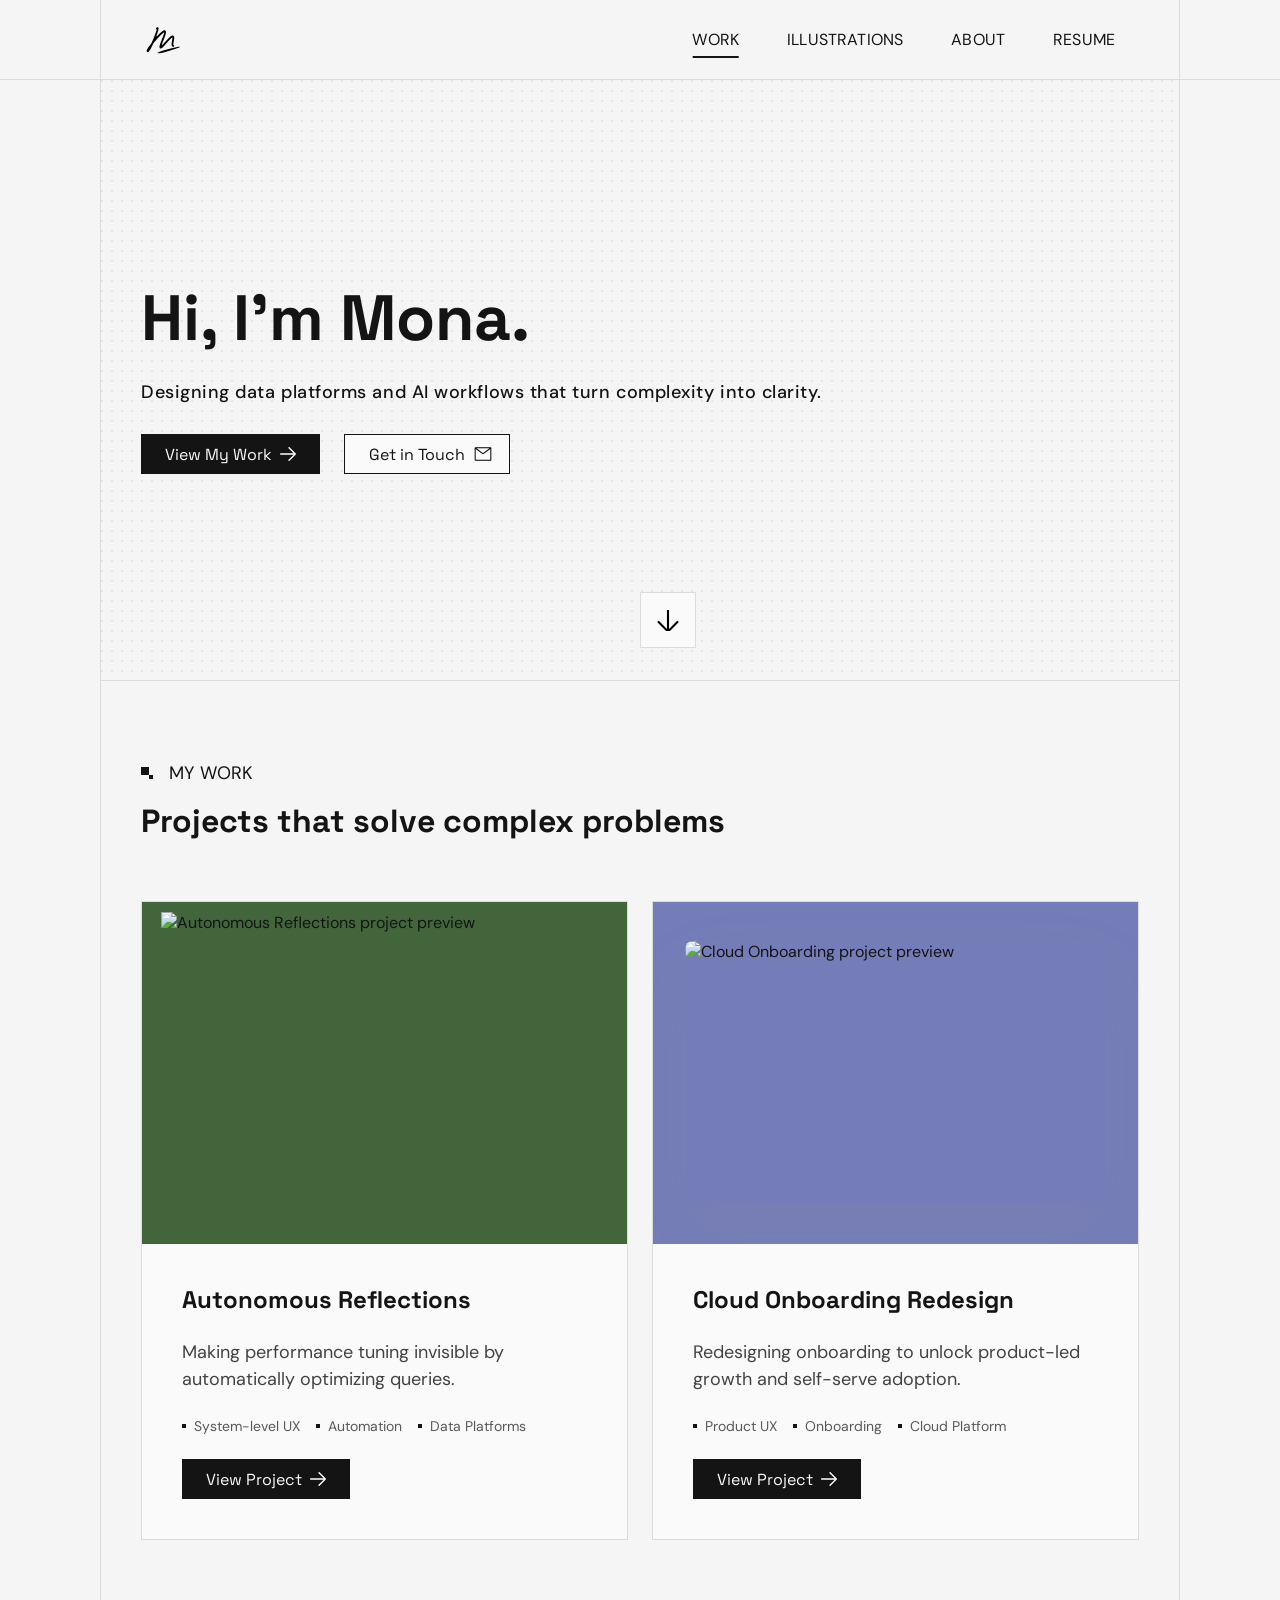
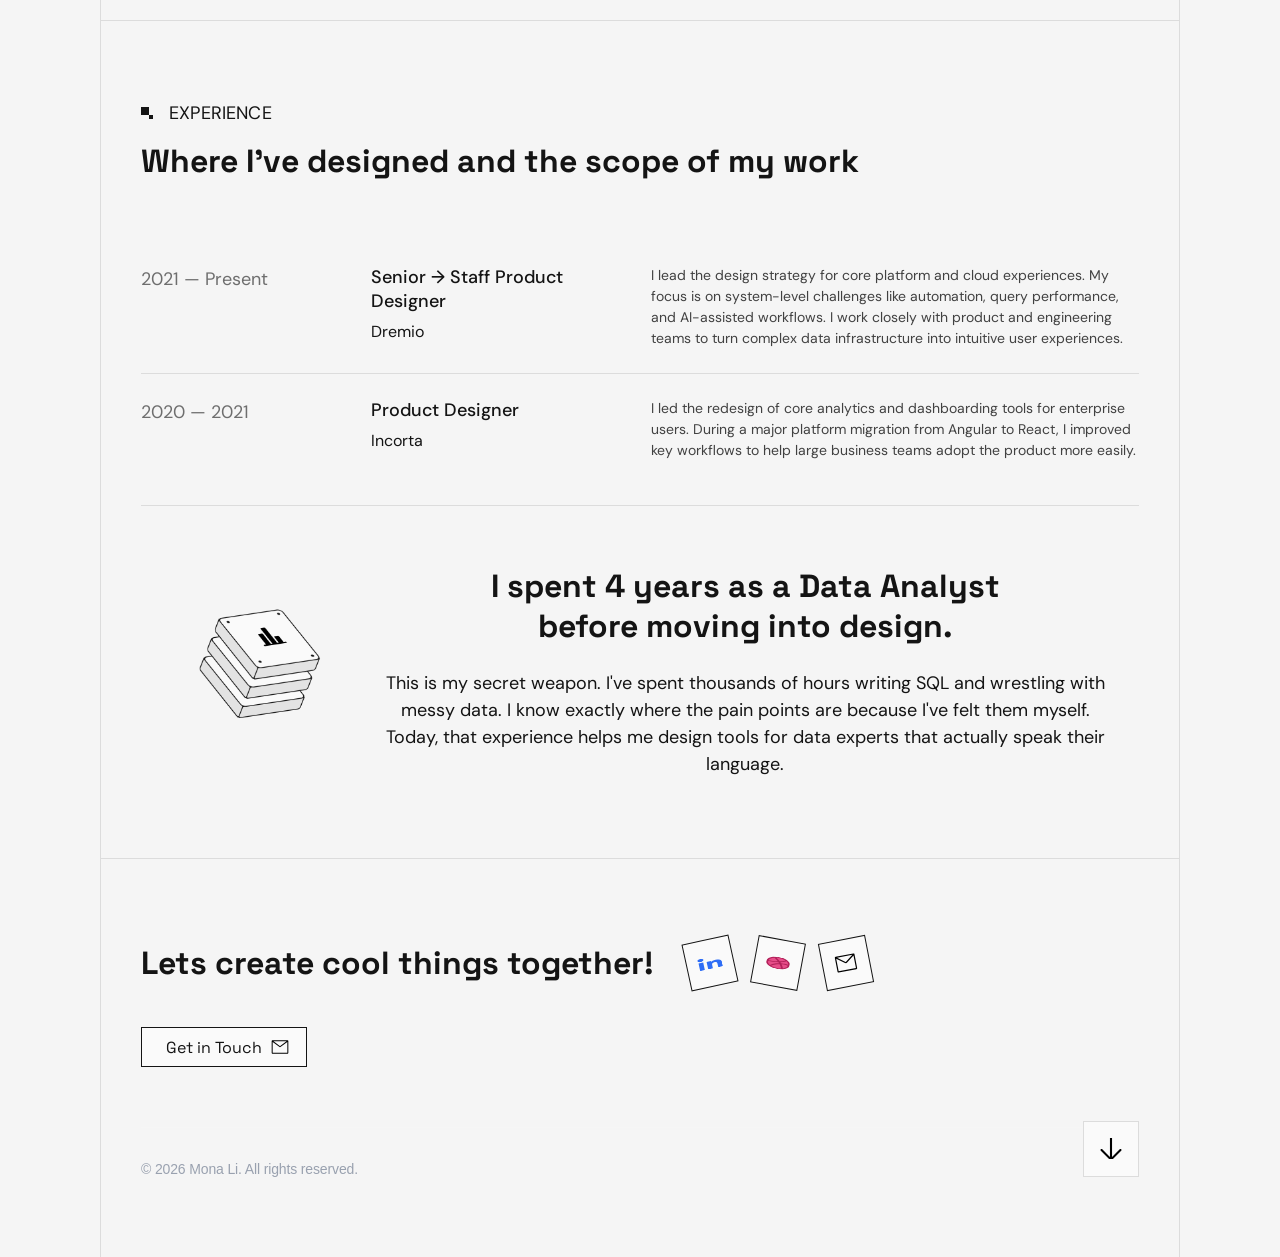
==== commit b5a10134: "Fix LinkedIn and Dribbble icons (rename from .png to .svg) Co-Authored-By: Claude Sonnet 4.6 <norepl" ====
--- a/index.html
+++ b/index.html
@@ -158,10 +158,10 @@
           <h2 class="footer-heading">Lets create cool things together!</h2>
           <div class="footer-socials">
             <a href="https://www.linkedin.com/in/mona-li/?locale=en_US" target="_blank" class="social-btn" aria-label="LinkedIn">
-              <img src="icon-linkedin.png" alt="LinkedIn" />
+              <img src="icon-linkedin.svg" alt="LinkedIn" />
             </a>
             <a href="https://dribbble.com/mona-li" target="_blank" class="social-btn" aria-label="Dribbble">
-              <img src="icon-dribbble.png" alt="Dribbble" />
+              <img src="icon-dribbble.svg" alt="Dribbble" />
             </a>
             <a href="mailto:monali14520@gmail.com" class="social-btn" aria-label="Email">
               <img src="email-icon.svg" alt="Email" />
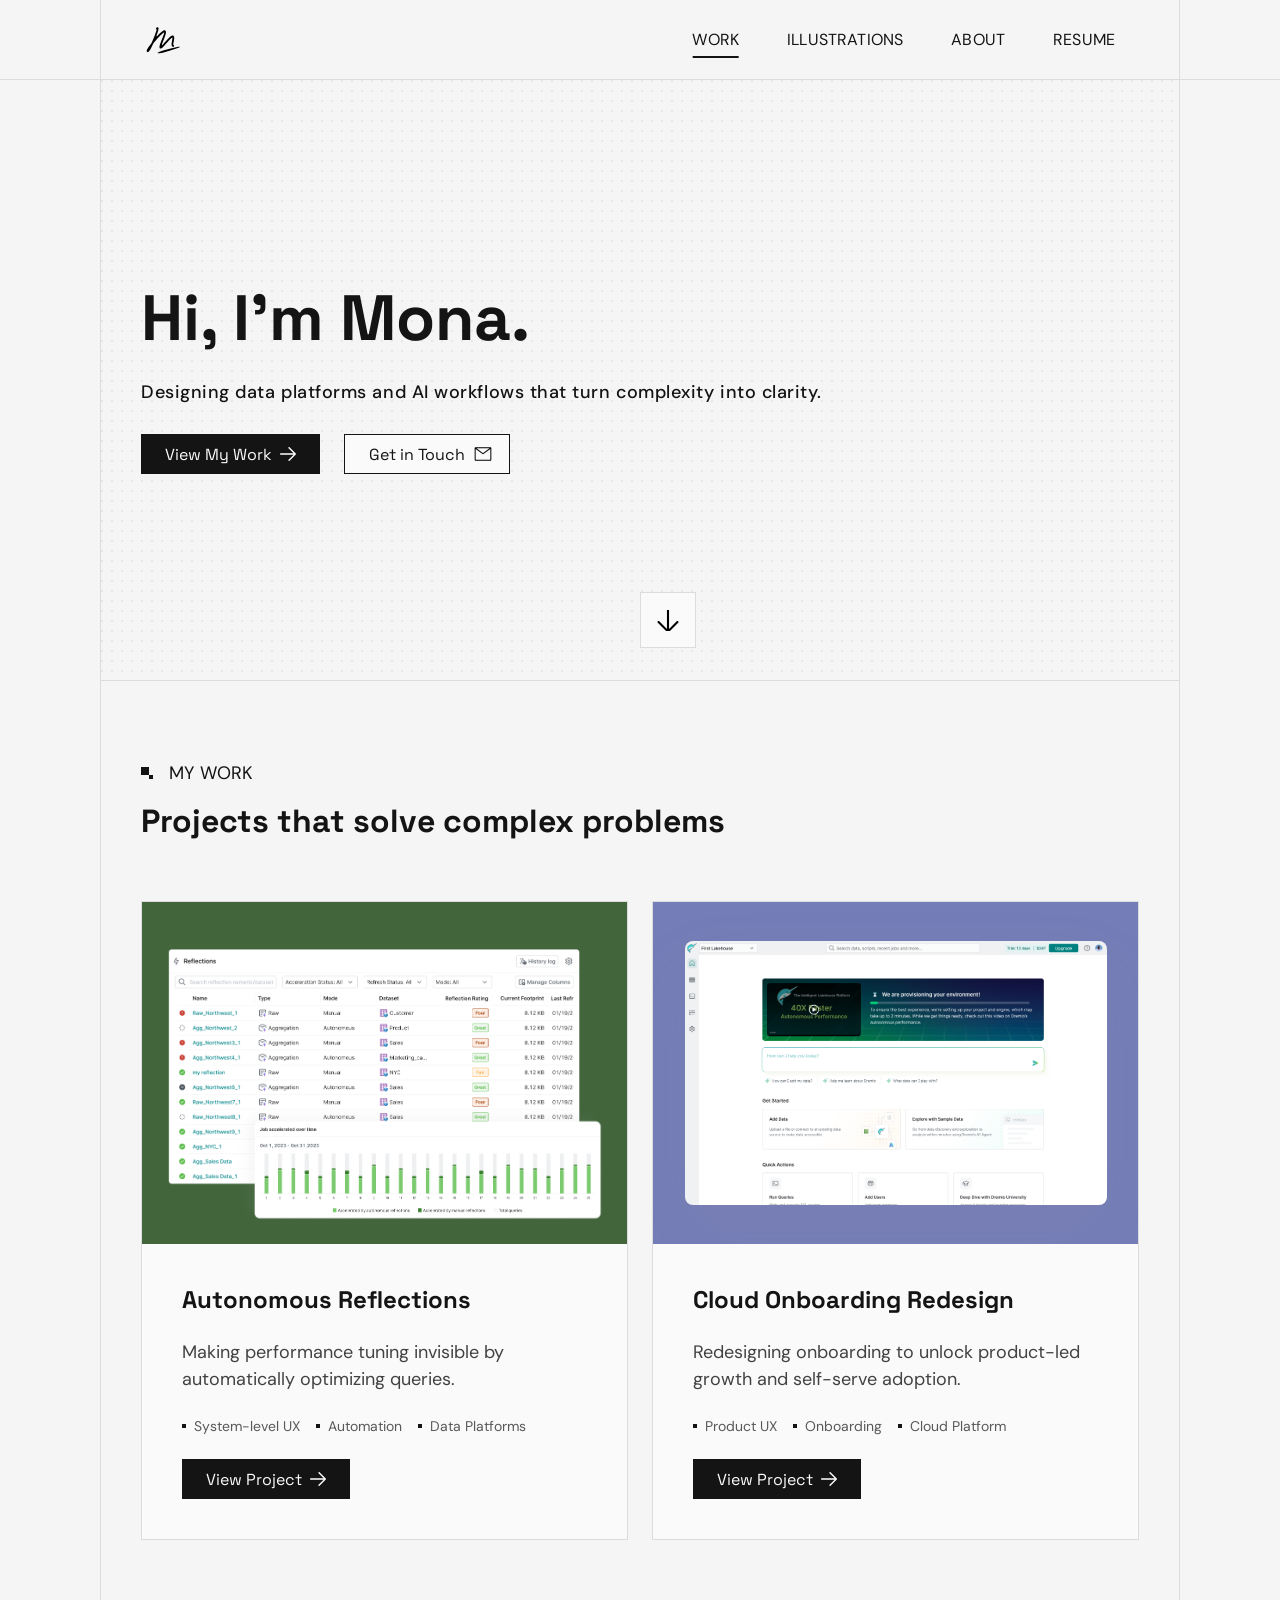
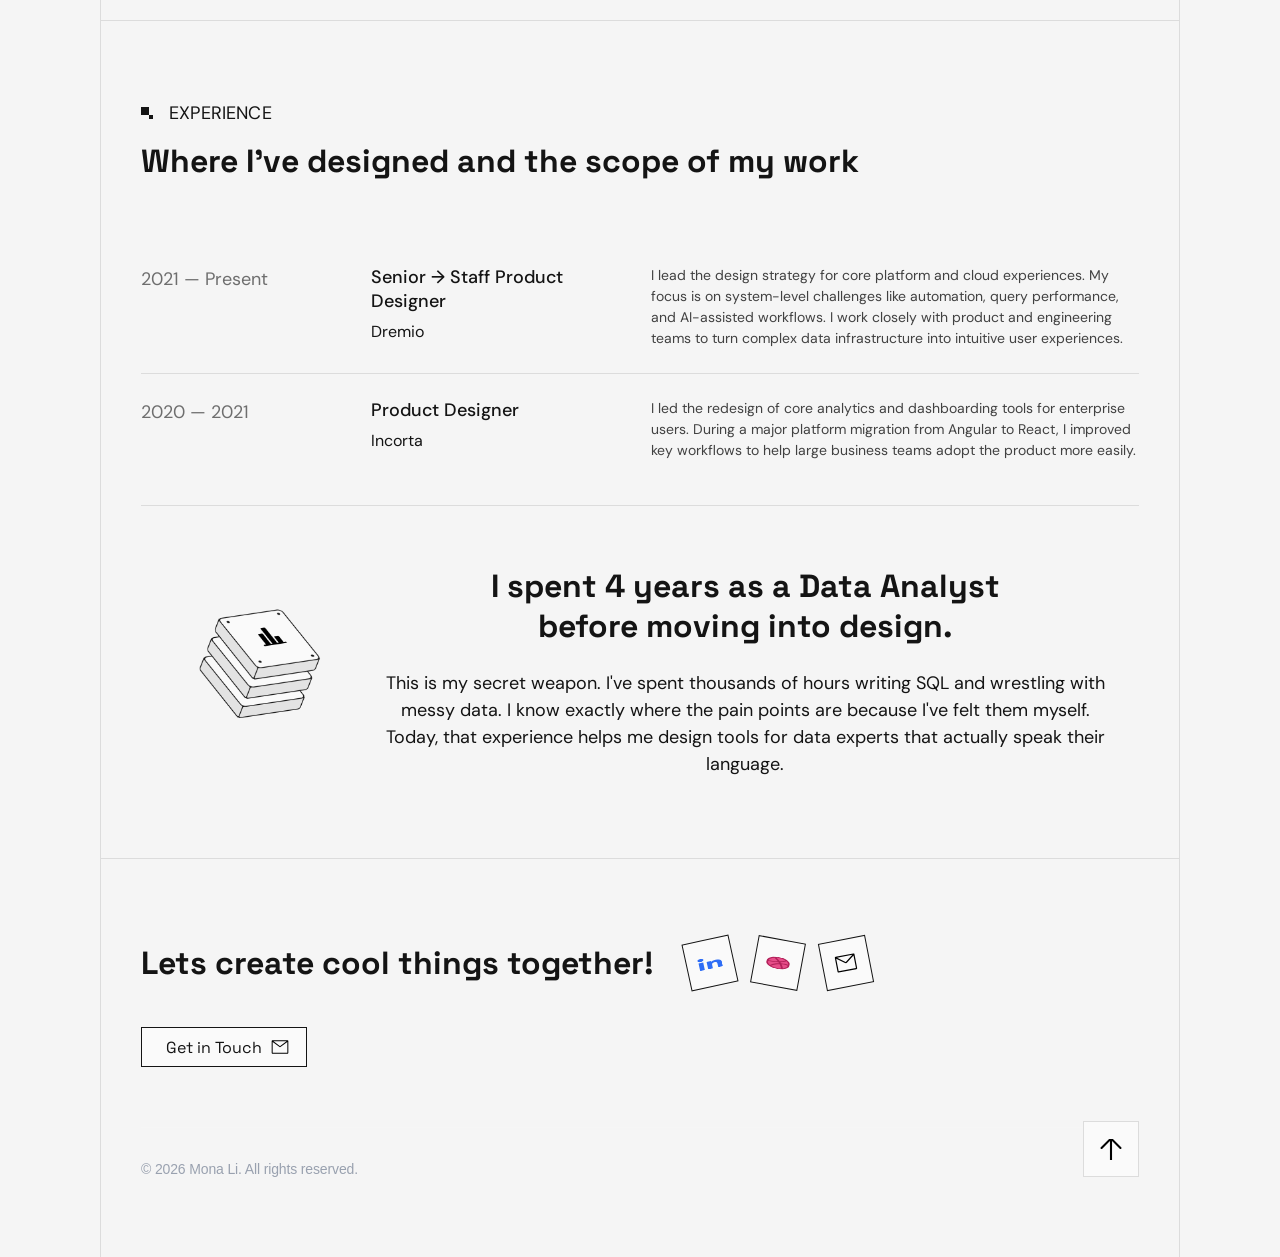
==== commit f15d3031: "Replace all Figma asset URLs with local image files Co-Authored-By: Claude Sonnet 4.6 <noreply@anthr" ====
--- a/index.html
+++ b/index.html
@@ -65,7 +65,7 @@
         <!-- Card 1: Autonomous Reflections -->
         <a href="autonomous-reflections.html" class="project-card">
           <div class="card-img-wrap card-img-green">
-            <img src="https://www.figma.com/api/mcp/asset/8630a3ab-484e-4679-a830-0fbd30ba3202" alt="Autonomous Reflections project preview" />
+            <img src="card-ar.png" alt="Autonomous Reflections project preview" />
           </div>
           <div class="card-body">
             <h3>Autonomous Reflections</h3>
@@ -85,7 +85,7 @@
         <!-- Card 2: Cloud Onboarding -->
         <a href="cloud-onboarding.html" class="project-card">
           <div class="card-img-wrap card-img-purple">
-            <img src="https://www.figma.com/api/mcp/asset/0b4742e8-9a8f-47af-a98e-8a1e27652739" alt="Cloud Onboarding project preview" />
+            <img src="card-onboarding.png" alt="Cloud Onboarding project preview" />
           </div>
           <div class="card-body">
             <h3>Cloud Onboarding Redesign</h3>
--- a/styles.css
+++ b/styles.css
@@ -663,7 +663,7 @@
   transition: background var(--transition), transform var(--transition);
 }
 .scroll-up-btn:hover { background: #ececec; transform: translateY(-2px); }
-.scroll-up-btn img { width: 24px; height: 24px; object-fit: contain; transform: rotate(180deg); }
+.scroll-up-btn img { width: 24px; height: 24px; object-fit: contain; }
 
 /* ===== CASE STUDY PAGES ===== */
 .case-hero {
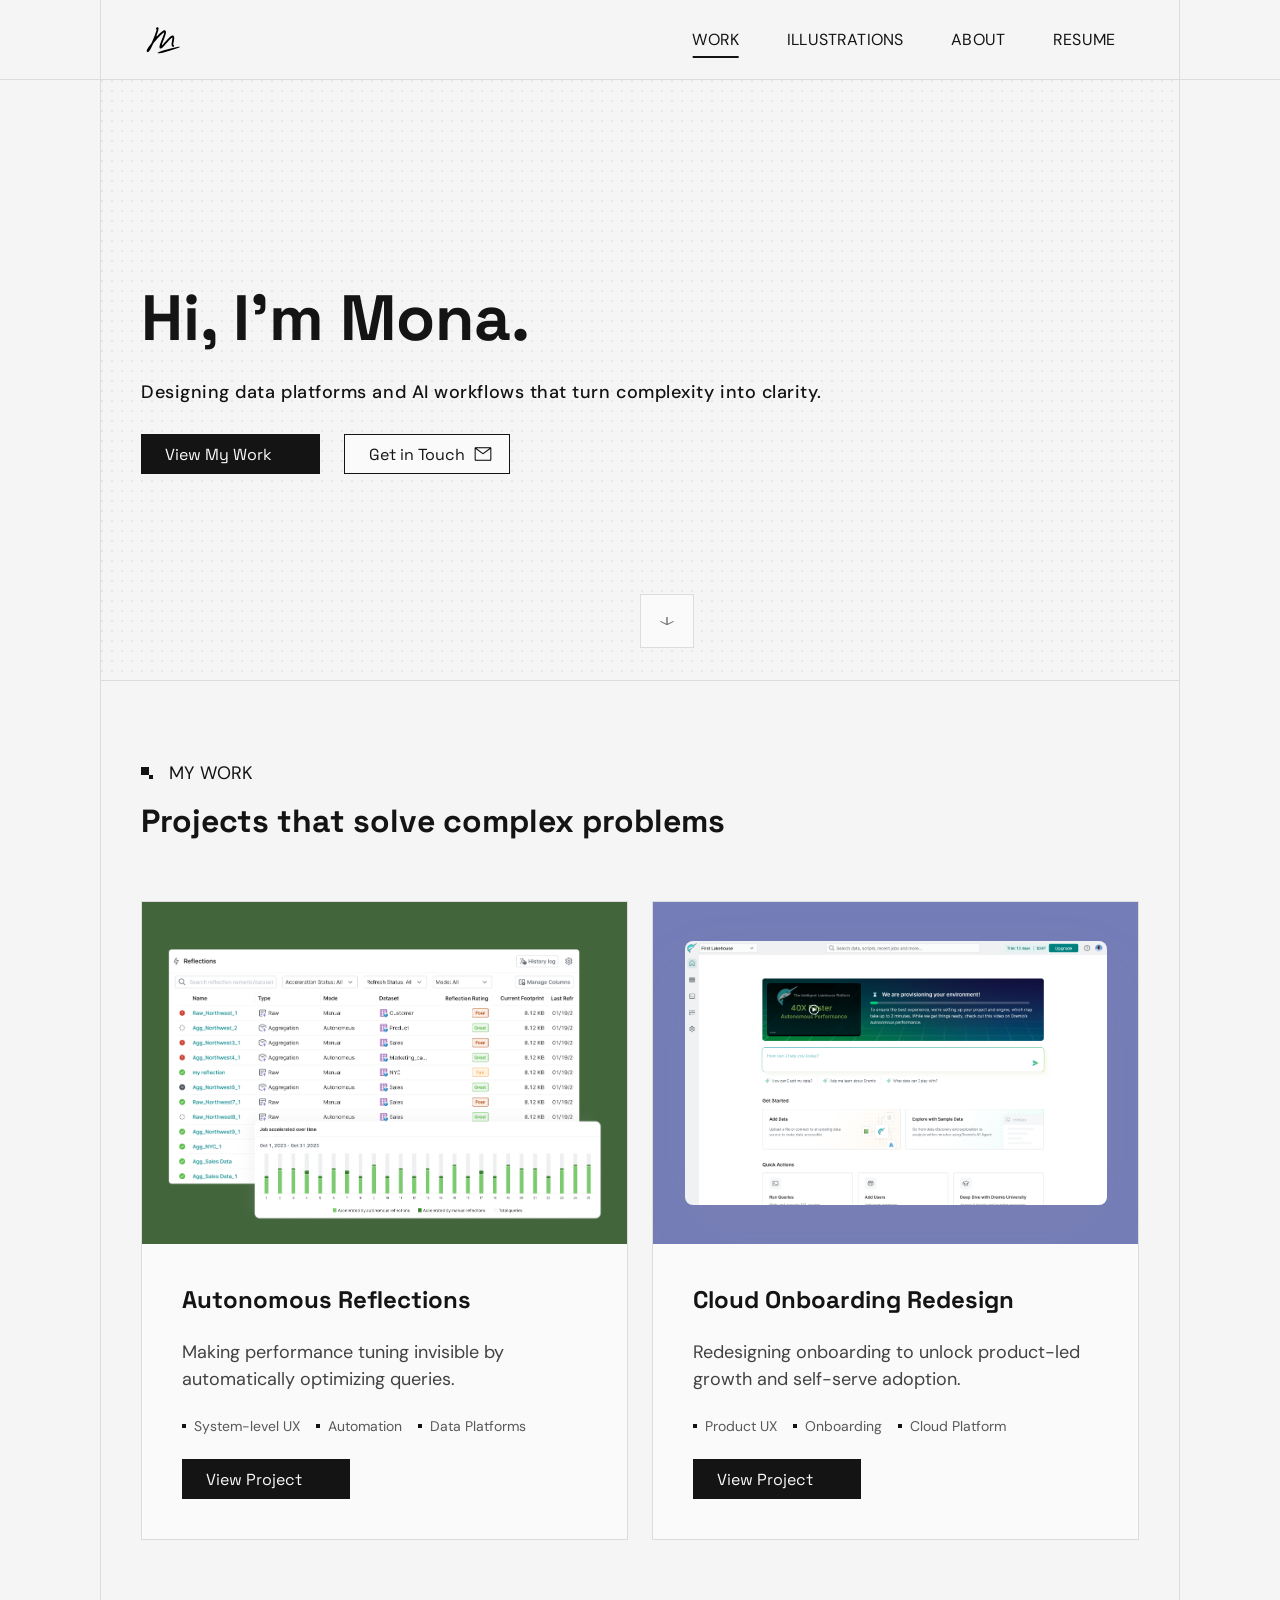
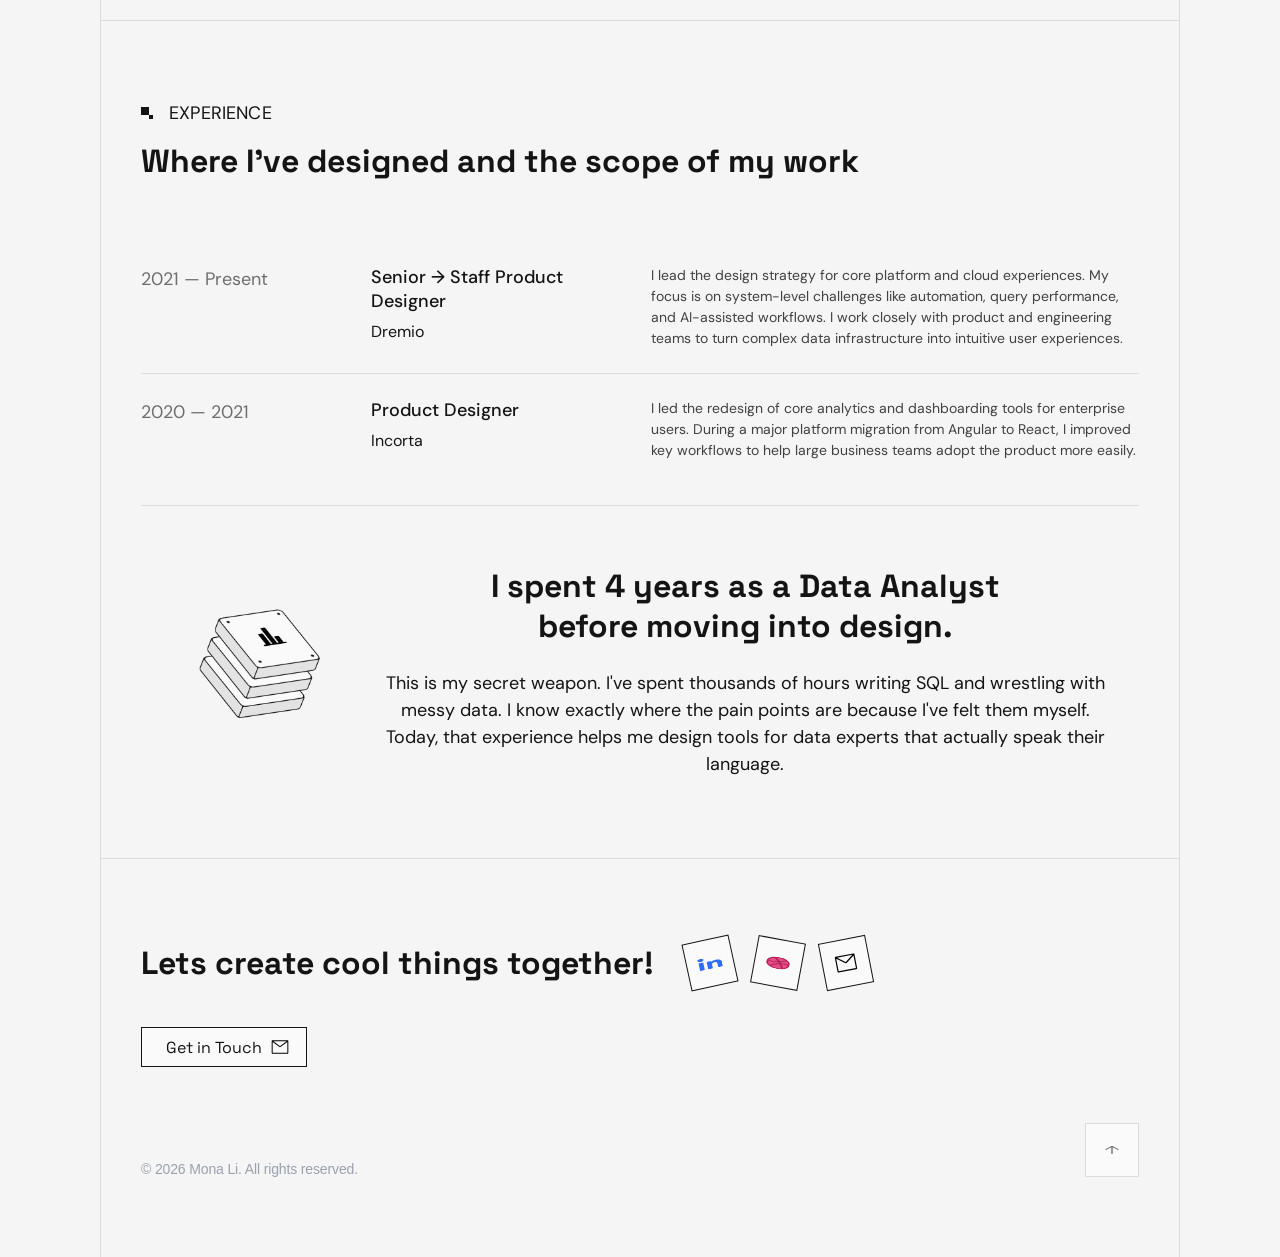
==== commit 6afe95d5: "update" ====
--- a/index.html
+++ b/index.html
@@ -45,7 +45,7 @@
         </a>
       </div>
       <button class="scroll-btn" onclick="scrollToWork()" aria-label="Scroll to work">
-        <img src="icon-chevron-down.svg" alt="" />
+        <img src="icon-arrow-down.svg" alt="" />
       </button>
     </div>
   </section>
@@ -181,7 +181,7 @@
       </div>
 
       <button class="scroll-up-btn" onclick="scrollToTop()" aria-label="Scroll to top">
-        <img src="icon-chevron-up.svg" alt="" />
+        <img src="icon-arrow-up.svg" alt="" />
       </button>
     </div>
   </footer>
--- a/styles.css
+++ b/styles.css
@@ -258,10 +258,10 @@
 /* Down / Up scroll button — square, white bg, border */
 .scroll-btn {
   position: absolute;
-  width: 56px;
-  height: 56px;
-  background: var(--white);
-  border: 1px solid var(--border);
+  width: 54px;
+  height: 54px;
+  background: #fafafa;
+  border: 1px solid #dcdcdc;
   border-radius: 0;
   display: flex;
   align-items: center;
@@ -651,10 +651,10 @@
   position: absolute;
   right: 40px;
   bottom: 80px;
-  width: 56px;
-  height: 56px;
-  background: var(--white);
-  border: 1px solid var(--border);
+  width: 54px;
+  height: 54px;
+  background: #fafafa;
+  border: 1px solid #dcdcdc;
   border-radius: 0;
   display: flex;
   align-items: center;
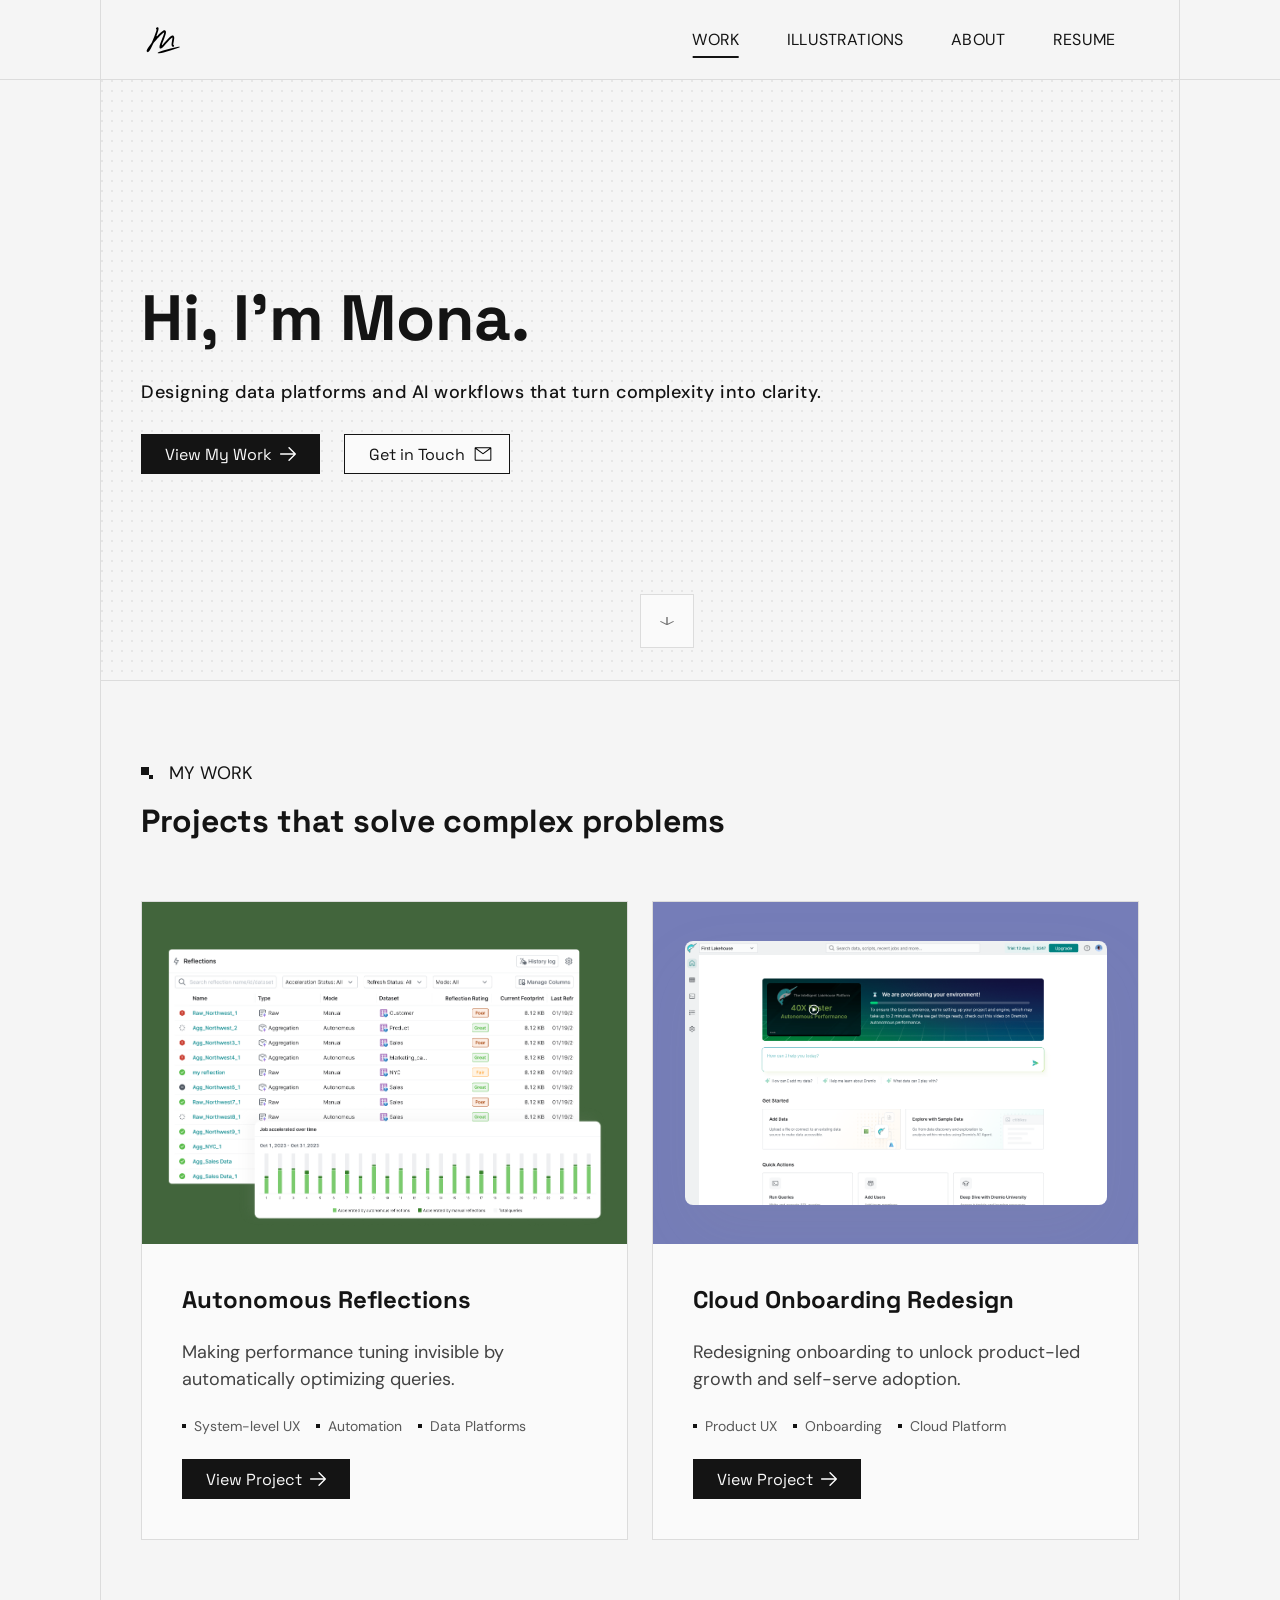
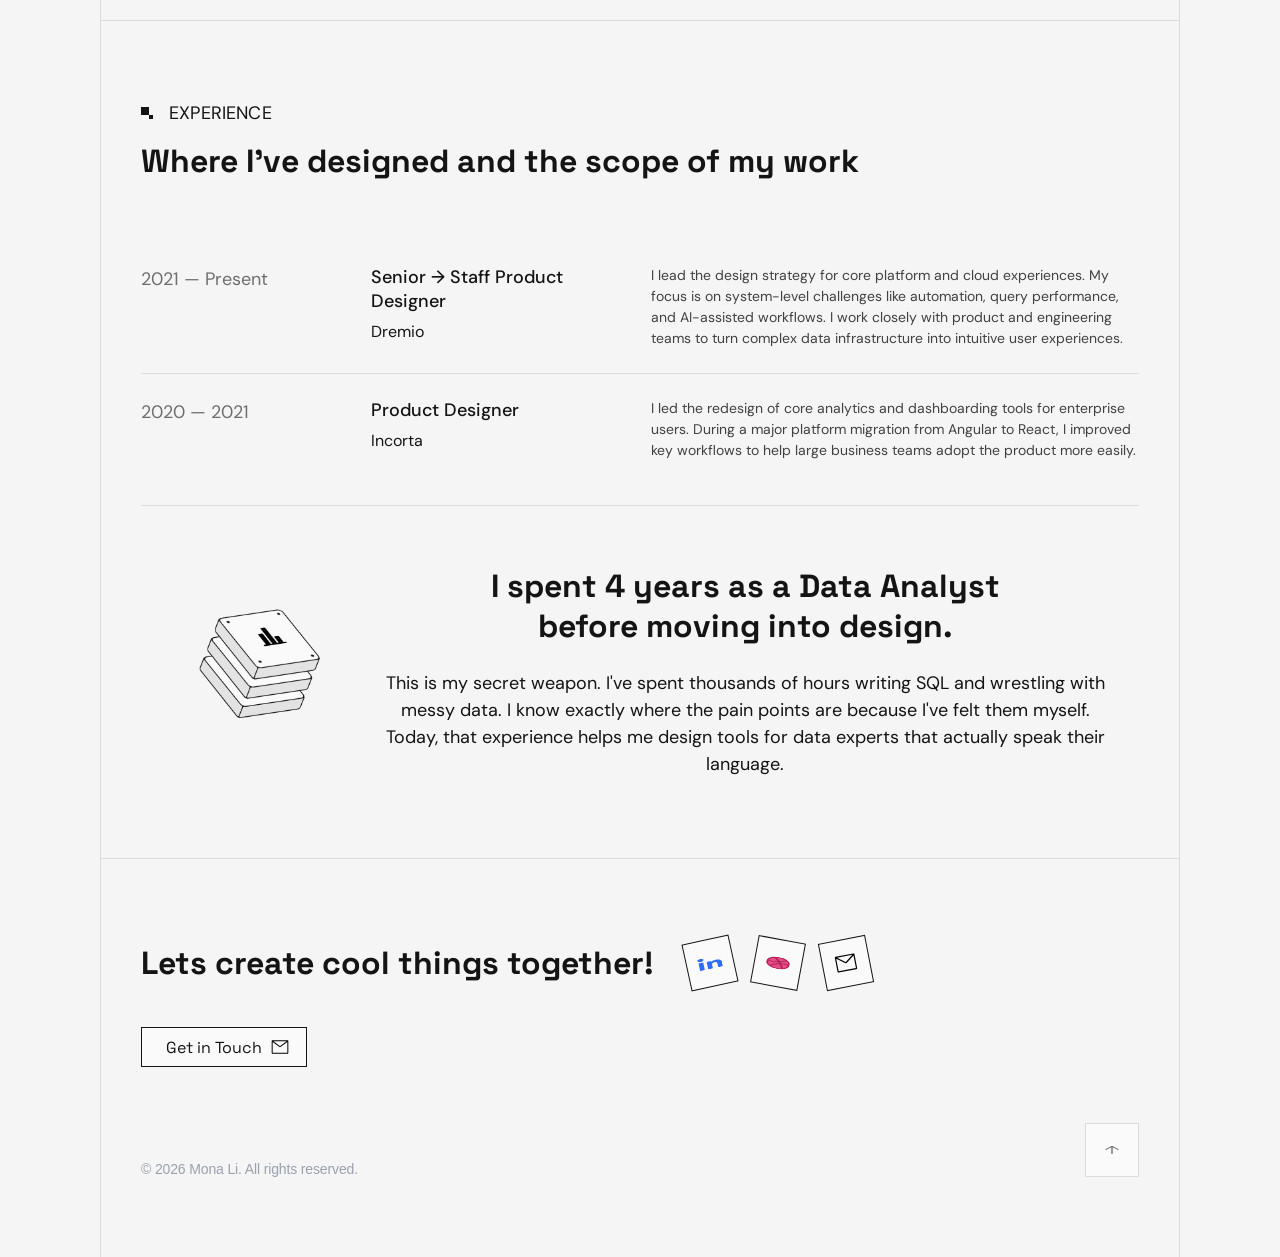
==== commit cce085d5: "update" ====
--- a/index.html
+++ b/index.html
@@ -37,7 +37,7 @@
       <div class="hero-buttons">
         <button class="btn-primary" onclick="scrollToWork()">
           View My Work
-          <img src="icon-arrow-right.svg" alt="" />
+          <img src="icon-arrow-right-white.svg" alt="" />
         </button>
         <a href="mailto:monali14520@gmail.com" class="btn-secondary">
           Get in Touch
@@ -77,7 +77,7 @@
             </div>
             <span class="card-btn">
               View Project
-              <img src="icon-arrow-right.svg" alt="" />
+              <img src="icon-arrow-right-white.svg" alt="" />
             </span>
           </div>
         </a>
@@ -97,7 +97,7 @@
             </div>
             <span class="card-btn">
               View Project
-              <img src="icon-arrow-right.svg" alt="" />
+              <img src="icon-arrow-right-white.svg" alt="" />
             </span>
           </div>
         </a>
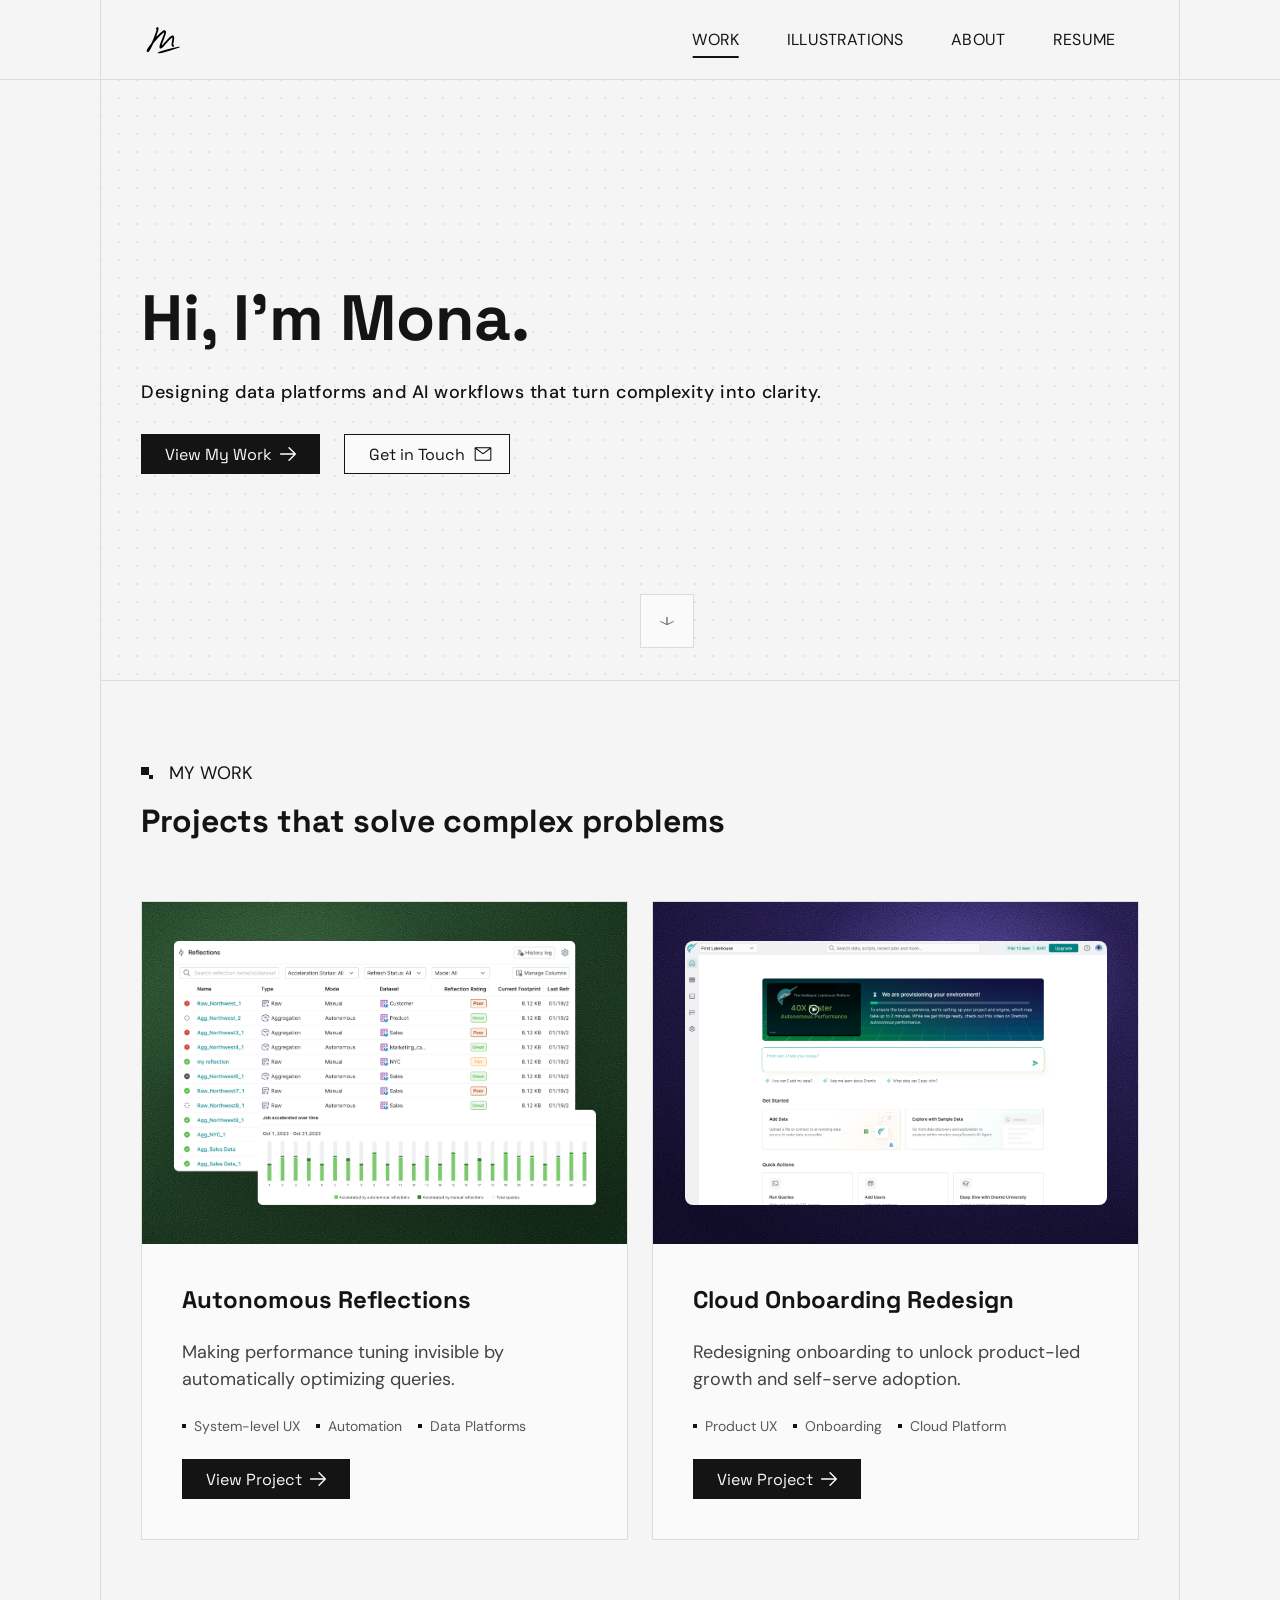
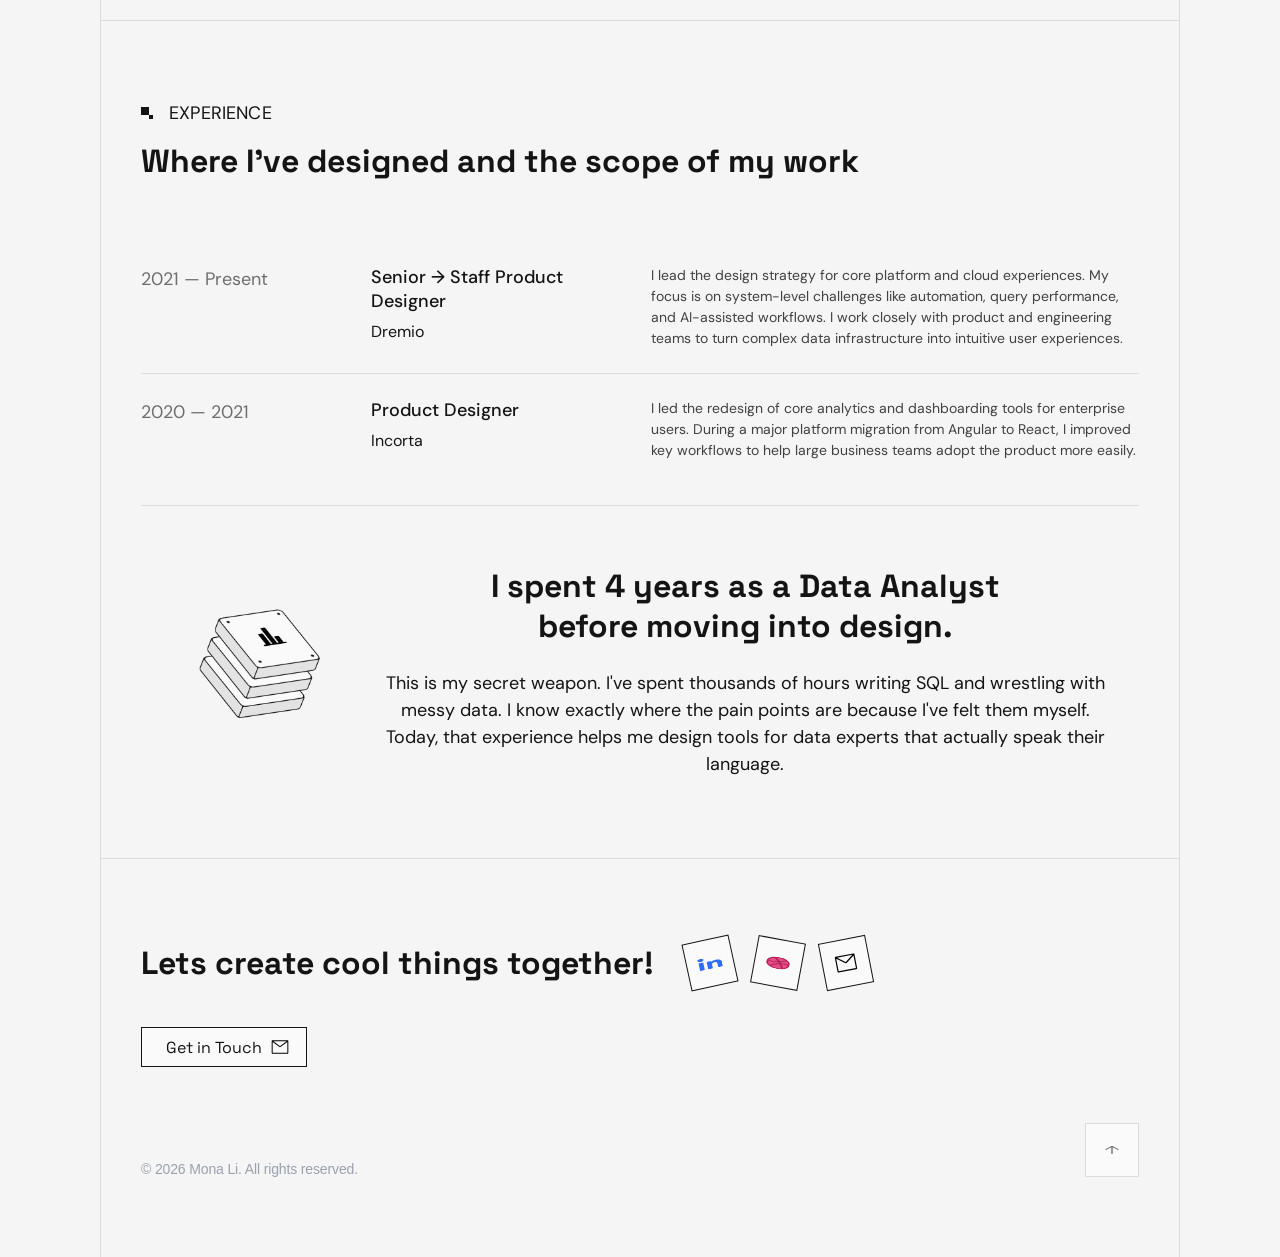
==== commit 213b4f8b: "update" ====
--- a/index.html
+++ b/index.html
@@ -4,6 +4,7 @@
   <meta charset="UTF-8" />
   <meta name="viewport" content="width=device-width, initial-scale=1.0" />
   <title>Mona Li — UX Designer</title>
+  <link rel="icon" href="logo.svg" type="image/svg+xml">
   <link rel="stylesheet" href="styles.css" />
 </head>
 <body>
@@ -29,7 +30,7 @@
   <!-- HERO -->
   <section class="hero" id="hero">
     <div class="hero-inner">
-      <div class="hero-bg"></div>
+      <canvas class="hero-canvas" id="hero-canvas"></canvas>
       <h1>Hi, I'm Mona.</h1>
       <div class="hero-text">
         <p class="hero-subtitle">Designing data platforms and AI workflows that turn complexity into clarity.</p>
@@ -101,6 +102,8 @@
             </span>
           </div>
         </a>
+
+
       </div>
     </div>
   </section>
@@ -218,6 +221,75 @@
         hamburger.setAttribute('aria-expanded', false);
       });
     });
+
+    // --- Interactive hero dot grid with ripple ---
+    (function() {
+      const canvas = document.getElementById('hero-canvas');
+      const ctx = canvas.getContext('2d');
+      const SPACING = 18;
+      const R_BASE = 1;
+      const R_MAX = 2.2;
+      const ripples = [];
+      let lastRipple = 0;
+
+      function resize() {
+        canvas.width  = canvas.offsetWidth;
+        canvas.height = canvas.offsetHeight;
+      }
+      resize();
+      window.addEventListener('resize', resize);
+
+      const hero = canvas.parentElement;
+      hero.addEventListener('mousemove', (e) => {
+        const now = performance.now();
+        if (now - lastRipple < 60) return; // throttle
+        lastRipple = now;
+        const rect = canvas.getBoundingClientRect();
+        ripples.push({ x: e.clientX - rect.left, y: e.clientY - rect.top, t: now });
+        if (ripples.length > 10) ripples.shift();
+      });
+
+      function draw(now) {
+        requestAnimationFrame(draw);
+        ctx.clearRect(0, 0, canvas.width, canvas.height);
+
+        // Prune old ripples
+        for (let i = ripples.length - 1; i >= 0; i--) {
+          if (now - ripples[i].t > 2200) ripples.splice(i, 1);
+        }
+
+        const cols = Math.ceil(canvas.width  / SPACING) + 1;
+        const rows = Math.ceil(canvas.height / SPACING) + 1;
+
+        for (let r = 0; r < rows; r++) {
+          for (let c = 0; c < cols; c++) {
+            const x = c * SPACING;
+            const y = r * SPACING;
+
+            let influence = 0;
+            for (const rpl of ripples) {
+              const age  = (now - rpl.t) / 1000;          // seconds
+              const front = age * 200;                      // wave speed 200 px/s
+              const dist  = Math.hypot(x - rpl.x, y - rpl.y);
+              const delta = dist - front;
+              const decay = Math.exp(-age * 1.0);
+              // Gaussian bell centered on wavefront
+              const w = Math.exp(-(delta * delta) / 350) * decay;
+              if (w > influence) influence = w;
+            }
+
+            const radius  = R_BASE + influence * (R_MAX - R_BASE);
+            const opacity = 0.1  + influence * 0.4;
+
+            ctx.beginPath();
+            ctx.arc(x, y, radius, 0, Math.PI * 2);
+            ctx.fillStyle = `rgba(20,20,20,${opacity.toFixed(3)})`;
+            ctx.fill();
+          }
+        }
+      }
+      requestAnimationFrame(draw);
+    })();
   </script>
   <script src="animations.js"></script>
 </body>
--- a/styles.css
+++ b/styles.css
@@ -169,14 +169,16 @@
   background-color: var(--bg);
   z-index: -1;
 }
-.hero-bg::after {
-  content: '';
+
+/* Interactive canvas dot grid */
+.hero-canvas {
   position: absolute;
   inset: 0;
-  background-image: url('dot-grid.svg');
-  background-repeat: repeat;
-  background-size: 1200px 600px;
-  opacity: 0.8;
+  width: 100%;
+  height: 100%;
+  z-index: 0;
+  pointer-events: none;
+  display: block;
 }
 
 .hero h1 {
@@ -332,24 +334,34 @@
   display: block;
 }
 
-/* Card 1 (Autonomous Reflections) — green bg */
+/* Card 1 (Autonomous Reflections) — grainy green gradient */
 .card-img-green {
-  background-color: #42653c;
+  background:
+    url('noise.svg'),
+    radial-gradient(ellipse 90% 90% at 30% 30%, #3a7040 0%, #1d3f22 40%, #0d1f10 100%);
+  background-blend-mode: soft-light, normal;
+  background-size: 300px 300px, 100% 100%;
   height: 342px;
   display: flex;
   align-items: center;
   justify-content: center;
 }
 .card-img-green img {
-  width: 448px;
-  height: 323px;
+  width: 422px;
+  height: auto;
   max-width: 100%;
   object-fit: contain;
-}
-
-/* Card 2 (Cloud Onboarding) — blue/purple bg */
+  display: block;
+  filter: drop-shadow(0 20px 40px rgba(0,0,0,0.35));
+}
+
+/* Card 2 (Cloud Onboarding) — grainy indigo gradient */
 .card-img-purple {
-  background-color: #757db8;
+  background:
+    url('noise.svg'),
+    radial-gradient(ellipse 85% 85% at 65% 25%, #5040a0 0%, #1e1648 40%, #0d0920 100%);
+  background-blend-mode: soft-light, normal;
+  background-size: 300px 300px, 100% 100%;
   height: 342px;
   display: flex;
   align-items: center;
@@ -362,7 +374,26 @@
   max-width: 100%;
   object-fit: contain;
   border-radius: 8px;
-  box-shadow: 0 30px 67px rgba(150,150,150,0.1);
+  box-shadow: 0 30px 67px rgba(0,0,0,0.2);
+  position: relative;
+}
+
+/* Card 3 (AI Design System) — grainy navy gradient */
+.card-img-ai {
+  background:
+    url('noise.svg'),
+    linear-gradient(140deg, #0e1f3d 0%, #1a3f6f 50%, #0a1628 100%);
+  background-blend-mode: soft-light, normal;
+  background-size: 300px 300px, 100% 100%;
+  height: 342px;
+  display: flex;
+  align-items: center;
+  justify-content: center;
+}
+.card-img-ai img {
+  max-width: 100%;
+  object-fit: contain;
+  position: relative;
 }
 
 .card-body {
@@ -878,6 +909,47 @@
   font-weight: 700;
   margin-bottom: 16px;
   margin-top: 80px;
+}
+
+/* Image placeholder for unpublished case studies */
+.img-placeholder {
+  width: 100%; padding: 48px 24px;
+  border: 2px dashed var(--border);
+  color: rgba(20,20,20,0.3);
+  font-family: var(--font-body); font-size: 14px;
+  text-align: center; border-radius: 4px;
+  background: rgba(20,20,20,0.02);
+}
+
+/* CTO moment conversation */
+.cto-moment {
+  margin: 32px 0 40px;
+  display: flex; flex-direction: column; gap: 12px;
+}
+.cto-message { display: flex; align-items: flex-end; gap: 10px; }
+.cto-message--right { flex-direction: row-reverse; }
+.cto-label {
+  font-family: var(--font-body); font-size: 11px;
+  letter-spacing: 1.2px; text-transform: uppercase;
+  color: rgba(20,20,20,0.4); white-space: nowrap; padding-bottom: 4px;
+}
+.cto-bubble {
+  font-family: var(--font-body); font-size: 15px; line-height: 1.5;
+  padding: 12px 16px; max-width: 380px;
+}
+.cto-bubble--left {
+  background: rgba(20,20,20,0.05);
+  border-radius: 0 12px 12px 12px;
+  color: var(--text);
+}
+.cto-bubble--right {
+  background: var(--text); color: var(--white);
+  border-radius: 12px 0 12px 12px;
+}
+.cto-context {
+  font-family: var(--font-body); font-size: 14px;
+  color: rgba(20,20,20,0.5); line-height: 1.6;
+  margin-top: 8px; padding-left: 4px;
 }
 
 .case-image-block { margin: 32px 0; }
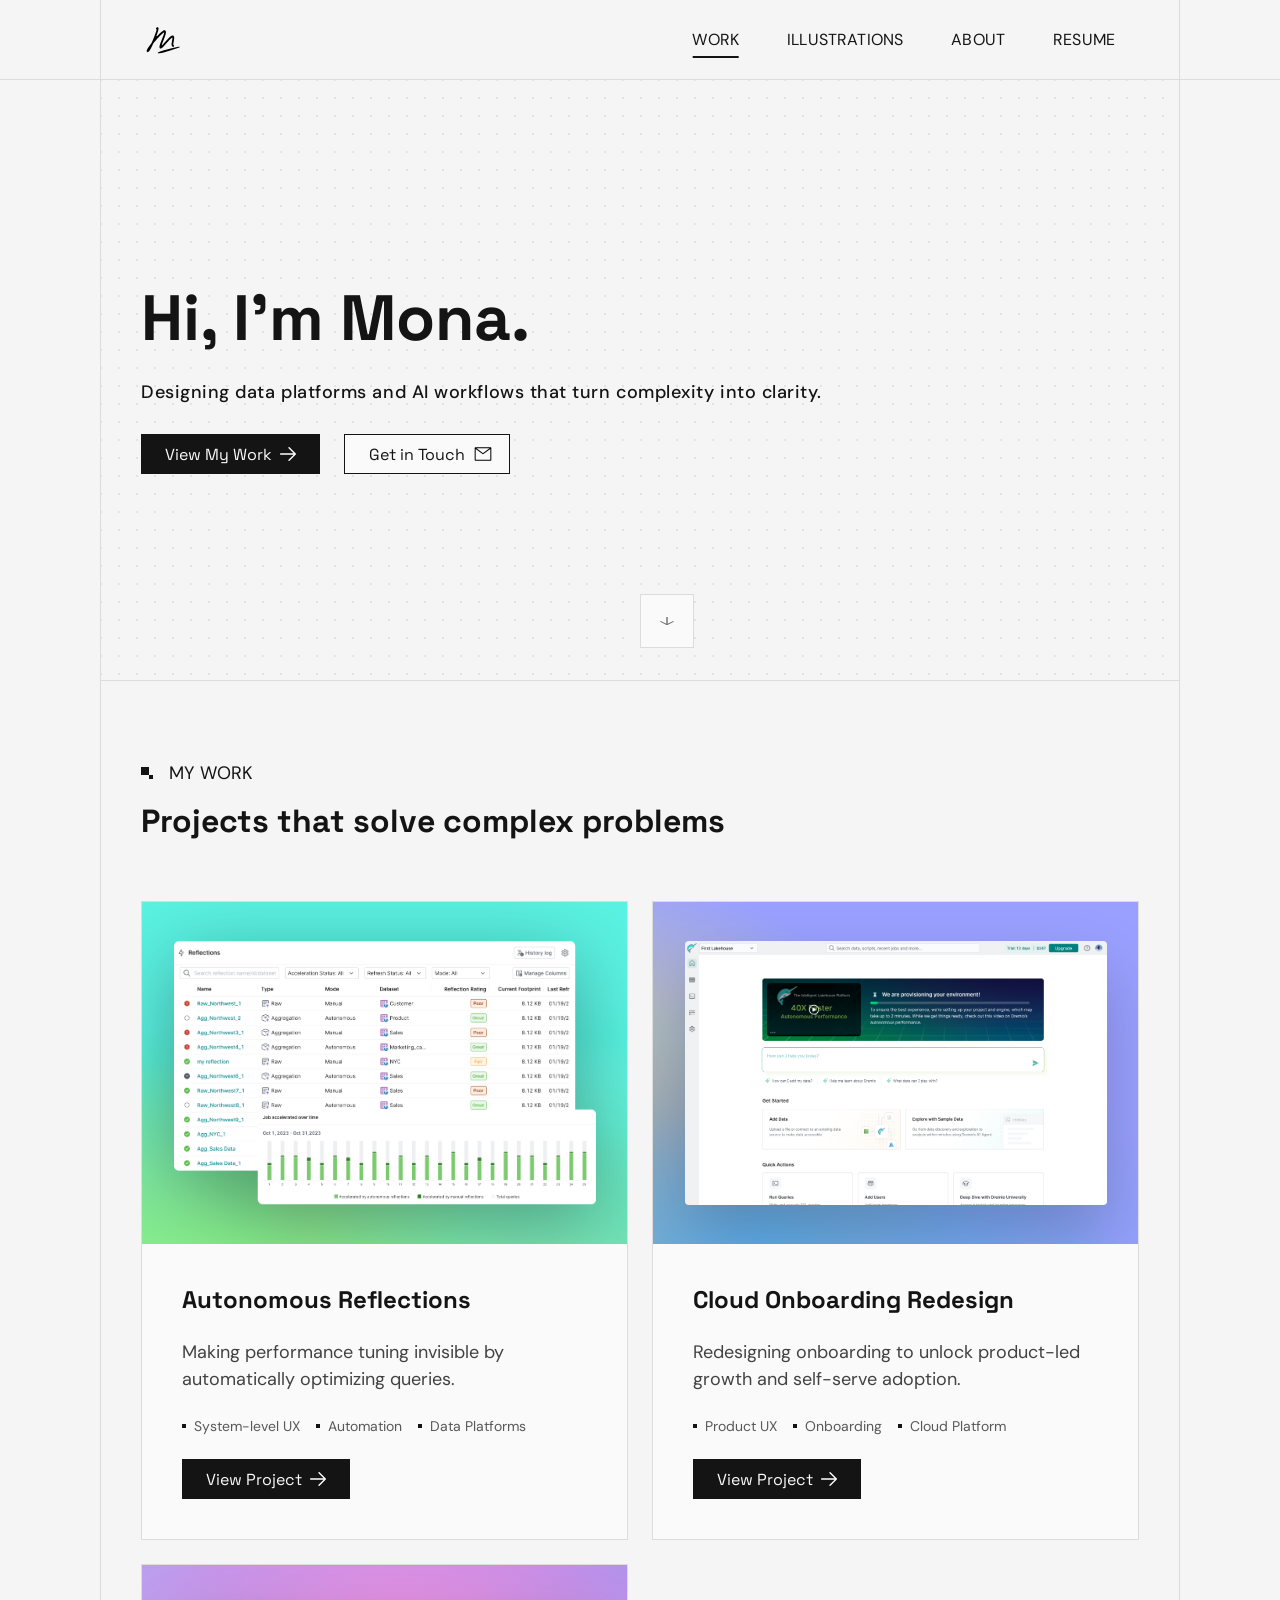
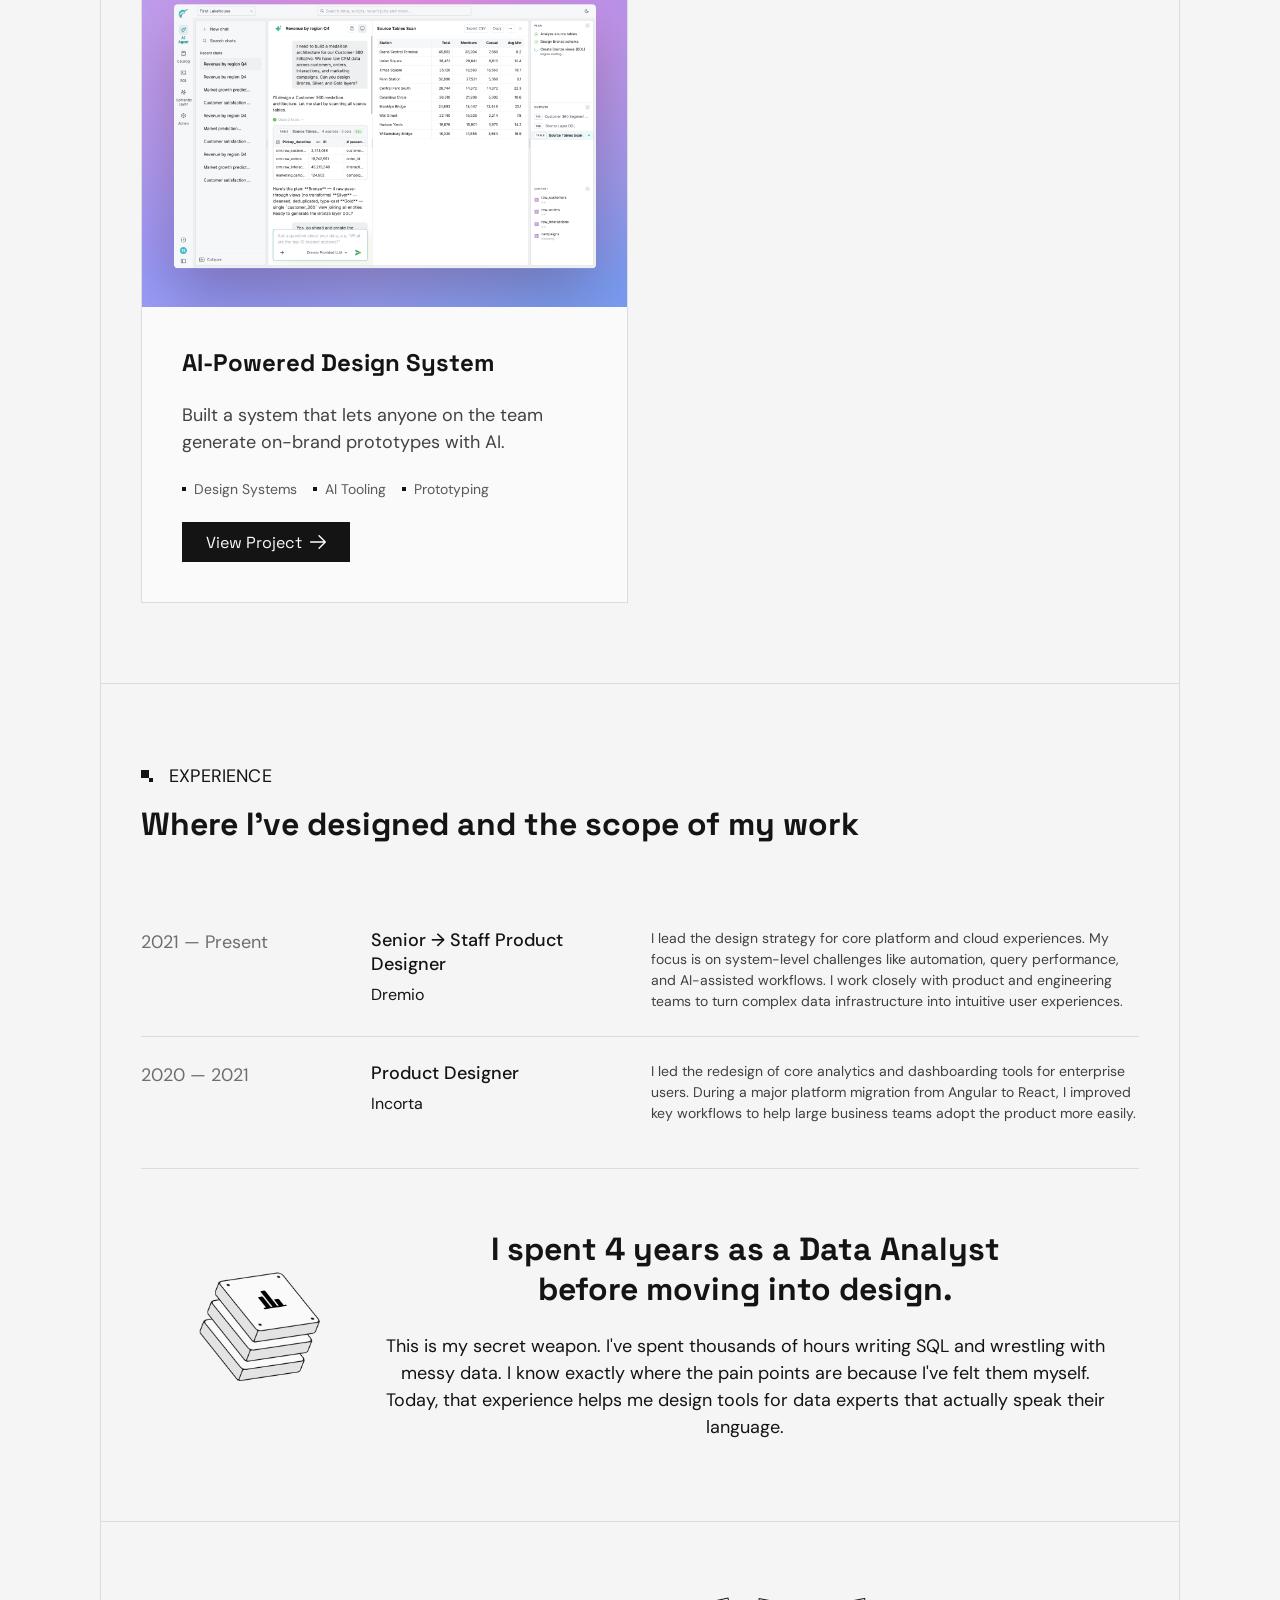
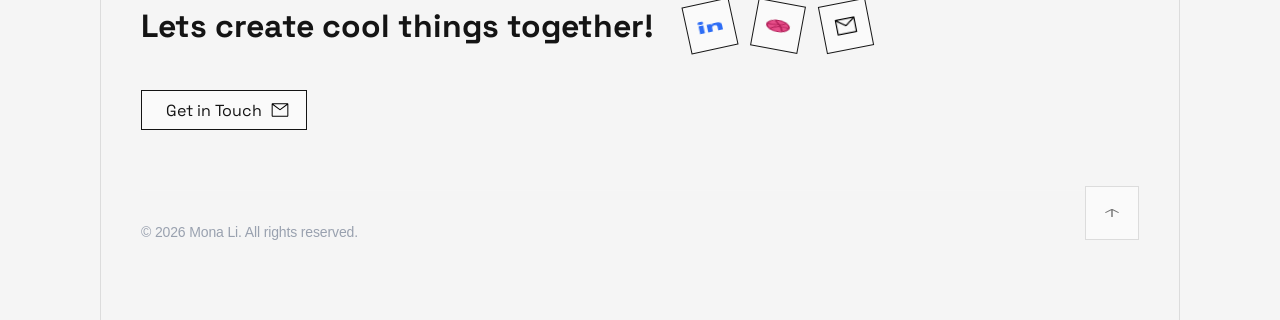
==== commit 8f2d9d05: "Add AI Design System card to homepage with mesh gradient backgrounds - Add third project card (AI De" ====
--- a/index.html
+++ b/index.html
@@ -103,6 +103,26 @@
           </div>
         </a>
 
+
+        <!-- Card 3: AI Design System -->
+        <a href="ai-design-system.html" class="project-card">
+          <div class="card-img-wrap card-img-ai">
+            <img src="card-ai-ds.png" alt="AI-Powered Design System project preview" />
+          </div>
+          <div class="card-body">
+            <h3>AI-Powered Design System</h3>
+            <p>Built a system that lets anyone on the team generate on-brand prototypes with AI.</p>
+            <div class="card-tags">
+              <span class="card-tag">Design Systems</span>
+              <span class="card-tag">AI Tooling</span>
+              <span class="card-tag">Prototyping</span>
+            </div>
+            <span class="card-btn">
+              View Project
+              <img src="icon-arrow-right-white.svg" alt="" />
+            </span>
+          </div>
+        </a>
 
       </div>
     </div>
--- a/styles.css
+++ b/styles.css
@@ -315,11 +315,24 @@
   border: 1px solid var(--border);
   display: flex;
   flex-direction: column;
-  overflow: hidden;
   text-decoration: none;
-  transition: transform var(--transition), box-shadow var(--transition);
-}
-.project-card:hover { transform: translateY(-4px); box-shadow: 0 12px 40px rgba(0,0,0,0.08); }
+  position: relative;
+  transition: transform 0.4s cubic-bezier(0.25, 0.46, 0.45, 0.94),
+              border-color 0.4s ease;
+}
+/* Shadow lives on ::after so opacity can animate smoothly */
+.project-card::after {
+  content: '';
+  position: absolute;
+  inset: 0;
+  box-shadow: 0 20px 56px rgba(0,0,0,0.12);
+  opacity: 0;
+  transition: opacity 0.4s cubic-bezier(0.25, 0.46, 0.45, 0.94);
+  pointer-events: none;
+  z-index: 0;
+}
+.project-card:hover { transform: translateY(-4px); border-color: transparent; }
+.project-card:hover::after { opacity: 1; }
 
 /* Card image area */
 .card-img-wrap {
@@ -334,66 +347,95 @@
   display: block;
 }
 
-/* Card 1 (Autonomous Reflections) — grainy green gradient */
+/* Card 1 (Autonomous Reflections) — mesher gradient */
 .card-img-green {
-  background:
-    url('noise.svg'),
-    radial-gradient(ellipse 90% 90% at 30% 30%, #3a7040 0%, #1d3f22 40%, #0d1f10 100%);
-  background-blend-mode: soft-light, normal;
-  background-size: 300px 300px, 100% 100%;
+  background-color: hsla(174,85%,65%,1);
+  background-image:
+    radial-gradient(at 65% 96%, hsla(60,34%,66%,1) 0px, transparent 50%),
+    radial-gradient(at 61% 49%, hsla(167,84%,58%,1) 0px, transparent 50%),
+    radial-gradient(at 11% 76%, hsla(120,99%,69%,1) 0px, transparent 50%),
+    radial-gradient(at 6% 77%, hsla(8,100%,89%,1) 0px, transparent 50%),
+    radial-gradient(at 45% 66%, hsla(349,0%,100%,1) 0px, transparent 50%),
+    radial-gradient(at 11% 59%, hsla(147,75%,61%,1) 0px, transparent 50%);
+  background-size: 200% 200%;
+  background-position: left top;
+  position: relative;
   height: 342px;
   display: flex;
   align-items: center;
   justify-content: center;
 }
 .card-img-green img {
+  position: absolute;
+  top: 50%;
+  left: 50%;
+  transform: translate(-50%, -50%);
+  width: 422px;
+  max-width: 88%;
+  height: auto;
+  filter: drop-shadow(0 20px 40px rgba(0,0,0,0.35));
+}
+
+/* Card 2 (Cloud Onboarding) — mesher gradient */
+.card-img-purple {
+  background-color: #99a0ff;
+  background-image:
+    radial-gradient(at 65% 96%, hsla(202,94%,64%,1) 0px, transparent 50%),
+    radial-gradient(at 61% 49%, hsla(209,69%,65%,1) 0px, transparent 50%),
+    radial-gradient(at 11% 76%, hsla(120,99%,69%,1) 0px, transparent 50%),
+    radial-gradient(at 6% 77%, hsla(34,91%,71%,1) 0px, transparent 50%),
+    radial-gradient(at 45% 66%, hsla(351,81%,68%,1) 0px, transparent 50%),
+    radial-gradient(at 11% 59%, hsla(147,75%,61%,1) 0px, transparent 50%),
+    radial-gradient(at 33% 37%, hsla(62,66%,65%,1) 0px, transparent 50%);
+  background-size: 200% 200%;
+  background-position: right top;
+  position: relative;
+  height: 342px;
+  display: flex;
+  align-items: center;
+  justify-content: center;
+  padding: 20px;
+}
+.card-img-purple img {
   width: 422px;
   height: auto;
   max-width: 100%;
-  object-fit: contain;
+  border-radius: 4px;
+  box-shadow: 0 30px 67px rgba(0,0,0,0.2);
   display: block;
-  filter: drop-shadow(0 20px 40px rgba(0,0,0,0.35));
-}
-
-/* Card 2 (Cloud Onboarding) — grainy indigo gradient */
-.card-img-purple {
-  background:
-    url('noise.svg'),
-    radial-gradient(ellipse 85% 85% at 65% 25%, #5040a0 0%, #1e1648 40%, #0d0920 100%);
-  background-blend-mode: soft-light, normal;
-  background-size: 300px 300px, 100% 100%;
+}
+
+/* Card 3 (AI Design System) — mesher blue gradient */
+.card-img-ai {
+  background-color: #99beff;
+  background-image:
+    radial-gradient(at 27% 59%, hsla(307,68%,74%,1) 0px, transparent 50%),
+    radial-gradient(at 78% 7%, hsla(210,98%,64%,1) 0px, transparent 50%),
+    radial-gradient(at 30% 3%, hsla(256,78%,61%,1) 0px, transparent 50%),
+    radial-gradient(at 80% 98%, hsla(221,78%,63%,1) 0px, transparent 50%),
+    radial-gradient(at 6% 92%, hsla(242,86%,78%,1) 0px, transparent 50%),
+    radial-gradient(at 93% 50%, hsla(217,98%,77%,1) 0px, transparent 50%),
+    radial-gradient(at 56% 38%, hsla(236,88%,75%,1) 0px, transparent 50%);
+  background-size: 200% 200%;
+  background-position: left bottom;
   height: 342px;
   display: flex;
   align-items: center;
   justify-content: center;
   padding: 20px;
-}
-.card-img-purple img {
+  position: relative;
+}
+.card-img-ai img {
+  position: absolute;
+  top: 50%;
+  left: 50%;
+  transform: translate(-50%, -50%);
   width: 422px;
-  height: 264px;
-  max-width: 100%;
-  object-fit: contain;
-  border-radius: 8px;
-  box-shadow: 0 30px 67px rgba(0,0,0,0.2);
-  position: relative;
-}
-
-/* Card 3 (AI Design System) — grainy navy gradient */
-.card-img-ai {
-  background:
-    url('noise.svg'),
-    linear-gradient(140deg, #0e1f3d 0%, #1a3f6f 50%, #0a1628 100%);
-  background-blend-mode: soft-light, normal;
-  background-size: 300px 300px, 100% 100%;
-  height: 342px;
-  display: flex;
-  align-items: center;
-  justify-content: center;
-}
-.card-img-ai img {
-  max-width: 100%;
-  object-fit: contain;
-  position: relative;
+  max-width: 88%;
+  height: auto;
+  border-radius: 4px;
+  box-shadow: 0 30px 67px rgba(0,0,0,0.25);
+  transition: transform 0.4s cubic-bezier(0.25, 0.46, 0.45, 0.94);
 }
 
 .card-body {
@@ -927,7 +969,7 @@
   display: flex; flex-direction: column; gap: 12px;
 }
 .cto-message { display: flex; align-items: flex-end; gap: 10px; }
-.cto-message--right { flex-direction: row-reverse; }
+.cto-message--right { justify-content: flex-end; }
 .cto-label {
   font-family: var(--font-body); font-size: 11px;
   letter-spacing: 1.2px; text-transform: uppercase;
@@ -939,12 +981,12 @@
 }
 .cto-bubble--left {
   background: rgba(20,20,20,0.05);
-  border-radius: 0 12px 12px 12px;
+  border-radius: 12px 12px 12px 0;
   color: var(--text);
 }
 .cto-bubble--right {
   background: var(--text); color: var(--white);
-  border-radius: 12px 0 12px 12px;
+  border-radius: 12px 12px 0 12px;
 }
 .cto-context {
   font-family: var(--font-body); font-size: 14px;
@@ -1442,8 +1484,8 @@
   .card-body p { font-size: 16px; }
   .card-img-green,
   .card-img-purple { height: 220px; }
-  .card-img-green img  { width: auto; max-width: 100%; height: 180px; }
-  .card-img-purple img { width: auto; max-width: 100%; height: 160px; }
+  .card-img-green img  { width: 88%; max-width: 88%; height: auto; }
+  .card-img-purple img { width: 100%; height: auto; border-radius: 4px; }
 
   /* --- Experience --- */
   .exp-inner {
@@ -1685,6 +1727,33 @@
   transform: translateY(0);
 }
 
+/* Blur-up: title entrance — translateY + opacity + blur */
+.blur-up {
+  opacity: 0;
+  transform: translateY(20px);
+  filter: blur(10px);
+  transition: opacity 0.75s cubic-bezier(0.22, 1, 0.36, 1),
+              transform 0.75s cubic-bezier(0.22, 1, 0.36, 1),
+              filter 0.75s cubic-bezier(0.22, 1, 0.36, 1);
+}
+.blur-up.visible {
+  opacity: 1;
+  transform: translateY(0);
+  filter: blur(0px);
+}
+
+/* Blur-fade: opacity + blur only, for elements with their own transform (e.g. rotated social cards) */
+.blur-fade {
+  opacity: 0;
+  filter: blur(8px);
+  transition: opacity 0.75s cubic-bezier(0.22, 1, 0.36, 1),
+              filter 0.75s cubic-bezier(0.22, 1, 0.36, 1);
+}
+.blur-fade.visible {
+  opacity: 1;
+  filter: blur(0px);
+}
+
 /* Hero entrance — CSS keyframe, no JS needed */
 @keyframes heroFadeUp {
   from { opacity: 0; transform: translateY(22px); }
@@ -1718,6 +1787,11 @@
 .project-card:hover .card-img-wrap img {
   transform: scale(1.04);
 }
+/* Cards using absolute centering — must combine transforms on hover */
+.project-card:hover .card-img-green img,
+.project-card:hover .card-img-ai img {
+  transform: translate(-50%, -50%) scale(1.04);
+}
 
 /* Bento item image zoom on hover */
 .bento-item {
@@ -1729,9 +1803,695 @@
   box-shadow: 0 12px 36px rgba(0,0,0,0.18);
 }
 
+/* ── Flow Diagram (Autonomous Reflections) ─────────────────────── */
+.flow-diagram {
+  background: rgba(20,20,20,0.02);
+  border-radius: 6px;
+  padding: 32px;
+  margin: 32px 0;
+  display: flex;
+  flex-direction: column;
+  gap: 0;
+}
+
+.flow-title {
+  font-size: 11px;
+  font-weight: 500;
+  text-transform: uppercase;
+  letter-spacing: 0.11em;
+  color: rgba(20,20,20,0.45);
+  margin: 0 0 20px 0;
+}
+
+.flow-legend {
+  display: flex;
+  gap: 20px;
+  margin-bottom: 32px;
+  flex-wrap: wrap;
+}
+
+.flow-legend-item {
+  display: flex;
+  align-items: center;
+  gap: 8px;
+}
+
+.flow-chip {
+  width: 14px;
+  height: 10px;
+  display: inline-block;
+  flex-shrink: 0;
+}
+
+.flow-chip--user    { background: #f0e4d1; border: 1px solid #b89b6e; box-shadow: 1.5px 1.5px 0 #b89b6e; }
+.flow-chip--system  { background: #d4e1ed; border: 1px solid #7a9bb5; box-shadow: 1.5px 1.5px 0 #7a9bb5; }
+.flow-chip--both    { background: #d0e5d6; border: 1px solid #6b9975; box-shadow: 1.5px 1.5px 0 #6b9975; }
+.flow-chip--friction{ background: #eedad9; border: 1px solid #c08a88; box-shadow: 1.5px 1.5px 0 #c08a88; }
+
+.flow-legend-label {
+  font-size: 11px;
+  color: rgba(20,20,20,0.5);
+}
+
+.flow-row {
+  display: flex;
+  flex-direction: column;
+  gap: 14px;
+  padding: 8px 0 24px 0;
+}
+
+.flow-row-header {
+  display: flex;
+  align-items: flex-start;
+  gap: 12px;
+  padding-top: 2px;
+}
+
+.flow-row-bar {
+  width: 3px;
+  height: 14px;
+  border-radius: 100px;
+  flex-shrink: 0;
+  margin-top: 3px;
+}
+
+.flow-bar--friction { background: #c08a88; }
+.flow-bar--system   { background: #7a9bb5; }
+.flow-bar--both     { background: #6b9975; }
+
+.flow-row-title {
+  font-size: 16px;
+  font-weight: 700;
+  color: #141414;
+  line-height: 1.3;
+}
+
+.flow-row-subtitle {
+  font-size: 12px;
+  color: rgba(20,20,20,0.45);
+  margin-top: 2px;
+}
+
+.flow-steps-scroll {
+  overflow-x: auto;
+  -webkit-overflow-scrolling: touch;
+  margin: 0 -8px;
+  padding: 0 8px 8px 8px;
+}
+
+.flow-img {
+  display: block;
+  height: 100px;
+  width: auto;
+  max-width: none;
+}
+
+.flow-divider {
+  height: 1px;
+  background: rgba(20,20,20,0.06);
+  margin: 0;
+}
+
+.flow-footnote {
+  font-size: 12px;
+  color: rgba(20,20,20,0.4);
+  line-height: 1.6;
+  margin: 20px 0 0 0;
+  max-width: 595px;
+}
+
+/* ── DS Audit Cards (AI Design System) ────────────────────────── */
+.ds-audit {
+  margin: 32px 0;
+  display: flex;
+  flex-direction: column;
+  gap: 0;
+}
+
+.ds-audit-header {
+  display: grid;
+  grid-template-columns: 220px 1fr;
+  gap: 0 32px;
+  padding: 0 0 6px 0;
+  border-bottom: 1px solid rgba(20,20,20,0.1);
+  margin-bottom: 6px;
+}
+
+.ds-audit-col-label {
+  font-size: 11.5px;
+  color: rgba(20,20,20,0.4);
+}
+
+.ds-audit-note {
+  display: block;
+  font-size: 11px;
+  color: rgba(20,20,20,0.35);
+  margin: 2px 0 0 0;
+}
+
+.ds-audit-row {
+  display: grid;
+  grid-template-columns: 220px 32px 1fr;
+  align-items: center;
+  gap: 0;
+  margin-bottom: 10px;
+}
+
+.ds-audit-name {
+  display: flex;
+  align-items: center;
+  gap: 10px;
+  padding: 16px 18px;
+  background: #fdf4f4;
+  border: 1px solid #f0dada;
+  border-radius: 8px;
+  height: 100%;
+  box-sizing: border-box;
+}
+
+.ds-audit-bullet {
+  color: #c0504d;
+  font-size: 8px;
+  flex-shrink: 0;
+}
+
+.ds-audit-name code {
+  font-family: 'SF Mono', 'Fira Code', 'Consolas', monospace;
+  font-size: 12px;
+  color: #c0504d;
+  background: none;
+  padding: 0;
+  word-break: break-all;
+}
+
+.ds-audit-arrow {
+  text-align: center;
+  color: rgba(20,20,20,0.25);
+  font-size: 14px;
+}
+
+.ds-audit-issues {
+  display: grid;
+  grid-template-columns: 1fr 1fr;
+  gap: 8px;
+  height: 100%;
+}
+
+.ds-audit-issue {
+  display: flex;
+  flex-direction: column;
+  gap: 3px;
+  padding: 14px 16px;
+  background: #f5f5f5;
+  border-radius: 8px;
+}
+
+.ds-audit-issue strong {
+  font-size: 13px;
+  font-weight: 600;
+  color: #141414;
+}
+
+.ds-audit-issue span {
+  font-size: 12px;
+  color: rgba(20,20,20,0.5);
+  line-height: 1.5;
+}
+
+.ds-audit-footer {
+  display: flex;
+  justify-content: space-between;
+  align-items: flex-end;
+  gap: 24px;
+  padding-top: 20px;
+  border-top: 1px solid rgba(20,20,20,0.1);
+  margin-top: 6px;
+  flex-wrap: wrap;
+}
+
+.ds-audit-summary-title {
+  font-size: 14px;
+  font-weight: 700;
+  color: #141414;
+  margin: 0 0 4px 0;
+  line-height: 1.4;
+}
+
+.ds-audit-summary-sub {
+  font-size: 12.5px;
+  color: rgba(20,20,20,0.45);
+  margin: 0;
+}
+
+.ds-audit-stats {
+  display: flex;
+  gap: 32px;
+  flex-shrink: 0;
+}
+
+.ds-audit-stat {
+  display: flex;
+  flex-direction: column;
+  align-items: flex-start;
+  gap: 2px;
+}
+
+.ds-audit-stat-num {
+  font-size: 32px;
+  font-weight: 700;
+  color: #141414;
+  line-height: 1;
+  letter-spacing: -0.02em;
+}
+
+.ds-audit-stat-label {
+  font-size: 11.5px;
+  color: rgba(20,20,20,0.45);
+}
+
+@media (max-width: 680px) {
+  .ds-audit-header { grid-template-columns: 1fr; }
+  .ds-audit-header .ds-audit-col-label:last-child { display: none; }
+  .ds-audit-row { grid-template-columns: 1fr; gap: 8px; }
+  .ds-audit-arrow { display: none; }
+  .ds-audit-name { height: auto; }
+  .ds-audit-issues { grid-template-columns: 1fr; }
+  .ds-audit-footer { flex-direction: column; align-items: flex-start; }
+}
+
+/* ── System Flow (AI Design System) ───────────────────────────── */
+.sys-flow {
+  background: rgba(20,20,20,0.02);
+  border-radius: 6px;
+  padding: 32px;
+  margin: 32px 0;
+  display: flex;
+  flex-direction: column;
+  gap: 0;
+}
+
+.sys-flow-row {
+  display: flex;
+  flex-direction: column;
+  gap: 14px;
+  padding: 8px 0 24px 0;
+}
+
+.sys-flow-row-header {
+  display: flex;
+  align-items: flex-start;
+  gap: 12px;
+  padding-top: 2px;
+}
+
+.sys-flow-bar {
+  width: 3px;
+  height: 14px;
+  border-radius: 100px;
+  flex-shrink: 0;
+  margin-top: 3px;
+}
+
+.sys-bar--phase1 { background: #7a9bb5; }
+.sys-bar--phase2 { background: #6b9975; }
+
+.sys-flow-row-title {
+  font-size: 16px;
+  font-weight: 700;
+  color: #141414;
+  line-height: 1.3;
+}
+
+.sys-flow-row-subtitle {
+  font-size: 12px;
+  color: rgba(20,20,20,0.45);
+  margin-top: 2px;
+}
+
+.sys-flow-steps-scroll {
+  overflow-x: auto;
+  -webkit-overflow-scrolling: touch;
+  margin: 0 -8px;
+  padding: 0 8px 8px 8px;
+}
+
+.sys-flow-steps {
+  display: flex;
+  align-items: stretch;
+  gap: 4px;
+  width: max-content;
+}
+
+.sys-flow-step {
+  display: flex;
+  flex-direction: column;
+  gap: 0;
+  padding: 10px 12px;
+  border-radius: 4px;
+  width: 148px;
+  flex-shrink: 0;
+  font-size: 12px;
+  line-height: 1.45;
+  color: #141414;
+}
+
+.sys-step--phase1 {
+  background: #d4e1ed;
+  border: 1px solid #7a9bb5;
+  box-shadow: 1.5px 1.5px 0 #7a9bb5;
+}
+
+.sys-step--phase2 {
+  background: #d0e5d6;
+  border: 1px solid #6b9975;
+  box-shadow: 1.5px 1.5px 0 #6b9975;
+}
+
+.sys-step-icon { display: none; }
+
+.sys-flow-step strong {
+  font-size: 12px;
+  font-weight: 400;
+  color: #141414;
+  line-height: 1.45;
+}
+
+.sys-flow-step span { display: none; }
+
+.sys-flow-arrow {
+  color: rgba(20,20,20,0.2);
+  font-size: 14px;
+  flex-shrink: 0;
+  align-self: center;
+  padding: 0 2px;
+}
+
+.sys-flow-divider {
+  height: 1px;
+  background: rgba(20,20,20,0.06);
+  margin: 0 0 8px 0;
+}
+
+/* ── DS Reference Preview (AI Design System) ──────────────────── */
+.ds-reference {
+  margin: 32px 0;
+  border: 1px solid var(--border);
+  border-radius: 8px;
+  overflow: hidden;
+  background: #fff;
+}
+
+.ds-ref-component {
+  display: grid;
+  grid-template-columns: 280px 1fr;
+  gap: 0;
+  padding: 24px;
+  align-items: start;
+}
+
+.ds-ref-divider {
+  height: 1px;
+  background: var(--border);
+}
+
+.ds-ref-meta {
+  display: flex;
+  flex-direction: column;
+  gap: 5px;
+  padding-right: 24px;
+  border-right: 1px solid var(--border);
+}
+
+.ds-ref-name {
+  font-size: 13px;
+  font-weight: 600;
+  color: #141414;
+}
+
+.ds-ref-path {
+  font-size: 11px;
+  color: rgba(20,20,20,0.35);
+  font-family: 'SF Mono', 'Fira Code', monospace;
+}
+
+.ds-ref-desc {
+  font-size: 12px;
+  color: rgba(20,20,20,0.5);
+  line-height: 1.55;
+  margin-top: 4px;
+}
+
+.ds-ref-preview {
+  display: flex;
+  align-items: center;
+  flex-wrap: wrap;
+  gap: 8px;
+  padding-left: 24px;
+}
+
+.ds-ref-preview--inputs { align-items: center; }
+.ds-ref-preview--nav {
+  flex-direction: column;
+  align-items: flex-start;
+  gap: 2px;
+}
+
+/* Buttons */
+.ds-btn {
+  height: 32px;
+  padding: 0 14px;
+  font-size: 12.5px;
+  font-weight: 500;
+  border-radius: 4px;
+  border: 1px solid transparent;
+  cursor: default;
+  white-space: nowrap;
+}
+
+.ds-btn--primary  { background: #008489; color: white; border-color: #008489; }
+.ds-btn--secondary { background: white; color: #141414; border-color: #d0d5dd; }
+.ds-btn--ghost    { background: transparent; color: #008489; border-color: transparent; }
+.ds-btn--danger   { background: #c0392b; color: white; border-color: #c0392b; }
+.ds-btn--primary[disabled] { background: #b0d8da; border-color: #b0d8da; color: white; }
+
+/* Badges */
+.ds-badge {
+  display: inline-flex;
+  align-items: center;
+  height: 22px;
+  padding: 0 8px;
+  border-radius: 4px;
+  font-size: 11.5px;
+  font-weight: 500;
+}
+
+.ds-badge--success  { background: #e6f4ea; color: #1e7e34; }
+.ds-badge--warning  { background: #fff8e1; color: #b8860b; }
+.ds-badge--error    { background: #fdecea; color: #c0392b; }
+.ds-badge--info     { background: #e3f2fd; color: #1565c0; }
+.ds-badge--default  { background: #f0f0f0; color: #444; }
+.ds-badge--outline  { background: transparent; color: #555; border: 1px solid #ccc; }
+
+/* Checkboxes */
+.ds-checkbox-label {
+  display: flex;
+  align-items: center;
+  gap: 7px;
+  font-size: 12.5px;
+  color: #141414;
+  cursor: default;
+}
+
+.ds-checkbox-label--disabled { color: rgba(20,20,20,0.35); }
+
+.ds-checkbox {
+  width: 15px;
+  height: 15px;
+  accent-color: #008489;
+  cursor: default;
+  flex-shrink: 0;
+}
+
+.ds-checkbox--indeterminate {
+  accent-color: #008489;
+}
+
+/* Nav items */
+.ds-nav-item {
+  display: flex;
+  align-items: center;
+  gap: 10px;
+  padding: 6px 10px;
+  border-radius: 4px;
+  font-size: 12.5px;
+  color: rgba(20,20,20,0.6);
+  width: 180px;
+  cursor: default;
+}
+
+.ds-nav-item--active {
+  background: rgba(0,132,137,0.08);
+  color: #008489;
+  font-weight: 500;
+}
+
+.ds-nav-icon {
+  font-size: 13px;
+  width: 16px;
+  text-align: center;
+  flex-shrink: 0;
+}
+
+@media (max-width: 680px) {
+  .ds-ref-component { grid-template-columns: 1fr; }
+  .ds-ref-meta { border-right: none; border-bottom: 1px solid var(--border); padding-right: 0; padding-bottom: 16px; }
+  .ds-ref-preview { padding-left: 0; padding-top: 16px; }
+}
+
+/* ── Two-column image block ────────────────────────────────────── */
+.case-image-two-col {
+  display: grid;
+  grid-template-columns: 1fr 1fr;
+  gap: 16px;
+  margin: 32px 0;
+}
+
+.case-image-two-col-item {
+  display: flex;
+  flex-direction: column;
+  gap: 8px;
+}
+
+.case-image-two-col-item img {
+  width: 100%;
+  height: auto;
+  display: block;
+  border-radius: 6px;
+  box-shadow: 0 8px 32px rgba(0,0,0,0.1);
+}
+
+@media (max-width: 640px) {
+  .case-image-two-col { grid-template-columns: 1fr; }
+}
+
+/* ── Before / After Slider ─────────────────────────────────────── */
+.before-after-wrap {
+  margin: 32px 0;
+}
+
+.before-after {
+  position: relative;
+  overflow: hidden;
+  border-radius: 8px;
+  box-shadow: 0 20px 56px rgba(0,0,0,0.12);
+  cursor: col-resize;
+  user-select: none;
+  -webkit-user-select: none;
+}
+
+.before-after-before,
+.before-after-after {
+  position: relative;
+  width: 100%;
+}
+
+.before-after-after {
+  position: absolute;
+  inset: 0;
+  width: 50%;
+  overflow: hidden;
+}
+
+.before-after-before img,
+.before-after-after img {
+  display: block;
+  width: 100%;
+  height: auto;
+  pointer-events: none;
+}
+
+.before-after-after img {
+  width: 100%;
+  position: absolute;
+  top: 0;
+  left: 0;
+  height: 100%;
+  object-fit: cover;
+  object-position: left top;
+}
+
+.before-after-before img {
+  width: 100%;
+  height: auto;
+  display: block;
+}
+
+.before-after-divider {
+  position: absolute;
+  top: 0;
+  bottom: 0;
+  left: 50%;
+  width: 2px;
+  background: white;
+  transform: translateX(-50%);
+  display: flex;
+  align-items: center;
+  justify-content: center;
+  z-index: 10;
+  box-shadow: 0 0 8px rgba(0,0,0,0.15), -8px 0 16px rgba(0,0,0,0.04), 8px 0 16px rgba(0,0,0,0.04);
+}
+
+.before-after-handle {
+  width: 40px;
+  height: 40px;
+  background: white;
+  border-radius: 50%;
+  display: flex;
+  align-items: center;
+  justify-content: center;
+  box-shadow: 0 2px 16px rgba(0,0,0,0.25);
+  flex-shrink: 0;
+}
+
+.before-after-handle svg {
+  display: block;
+}
+
+.before-after-handle svg path {
+  stroke: #141414;
+}
+
+.before-after-label {
+  position: absolute;
+  top: 14px;
+  font-size: 11px;
+  font-weight: 600;
+  letter-spacing: 0.06em;
+  text-transform: uppercase;
+  color: white;
+  background: rgba(0,0,0,0.45);
+  padding: 4px 10px;
+  border-radius: 4px;
+  pointer-events: none;
+  z-index: 9;
+  backdrop-filter: blur(4px);
+}
+
+.before-after-label--left  { left: 14px; }
+.before-after-label--right { right: 14px; }
+
+.before-after-footnote {
+  margin: 28px 0 0 0;
+  font-size: 13px;
+  color: rgba(20,20,20,0.5);
+  line-height: 1.6;
+}
+
 /* Reduce motion for accessibility */
 @media (prefers-reduced-motion: reduce) {
-  .fade-up { opacity: 1; transform: none; transition: none; }
+  .fade-up   { opacity: 1; transform: none; filter: none; transition: none; }
+  .blur-up   { opacity: 1; transform: none; filter: none; transition: none; }
+  .blur-fade { opacity: 1; filter: none; transition: none; }
   .hero h1, .hero .hero-text, .hero .hero-buttons, .hero .scroll-btn,
   .about-hero-photo, .about-hero-text { animation: none; }
 }
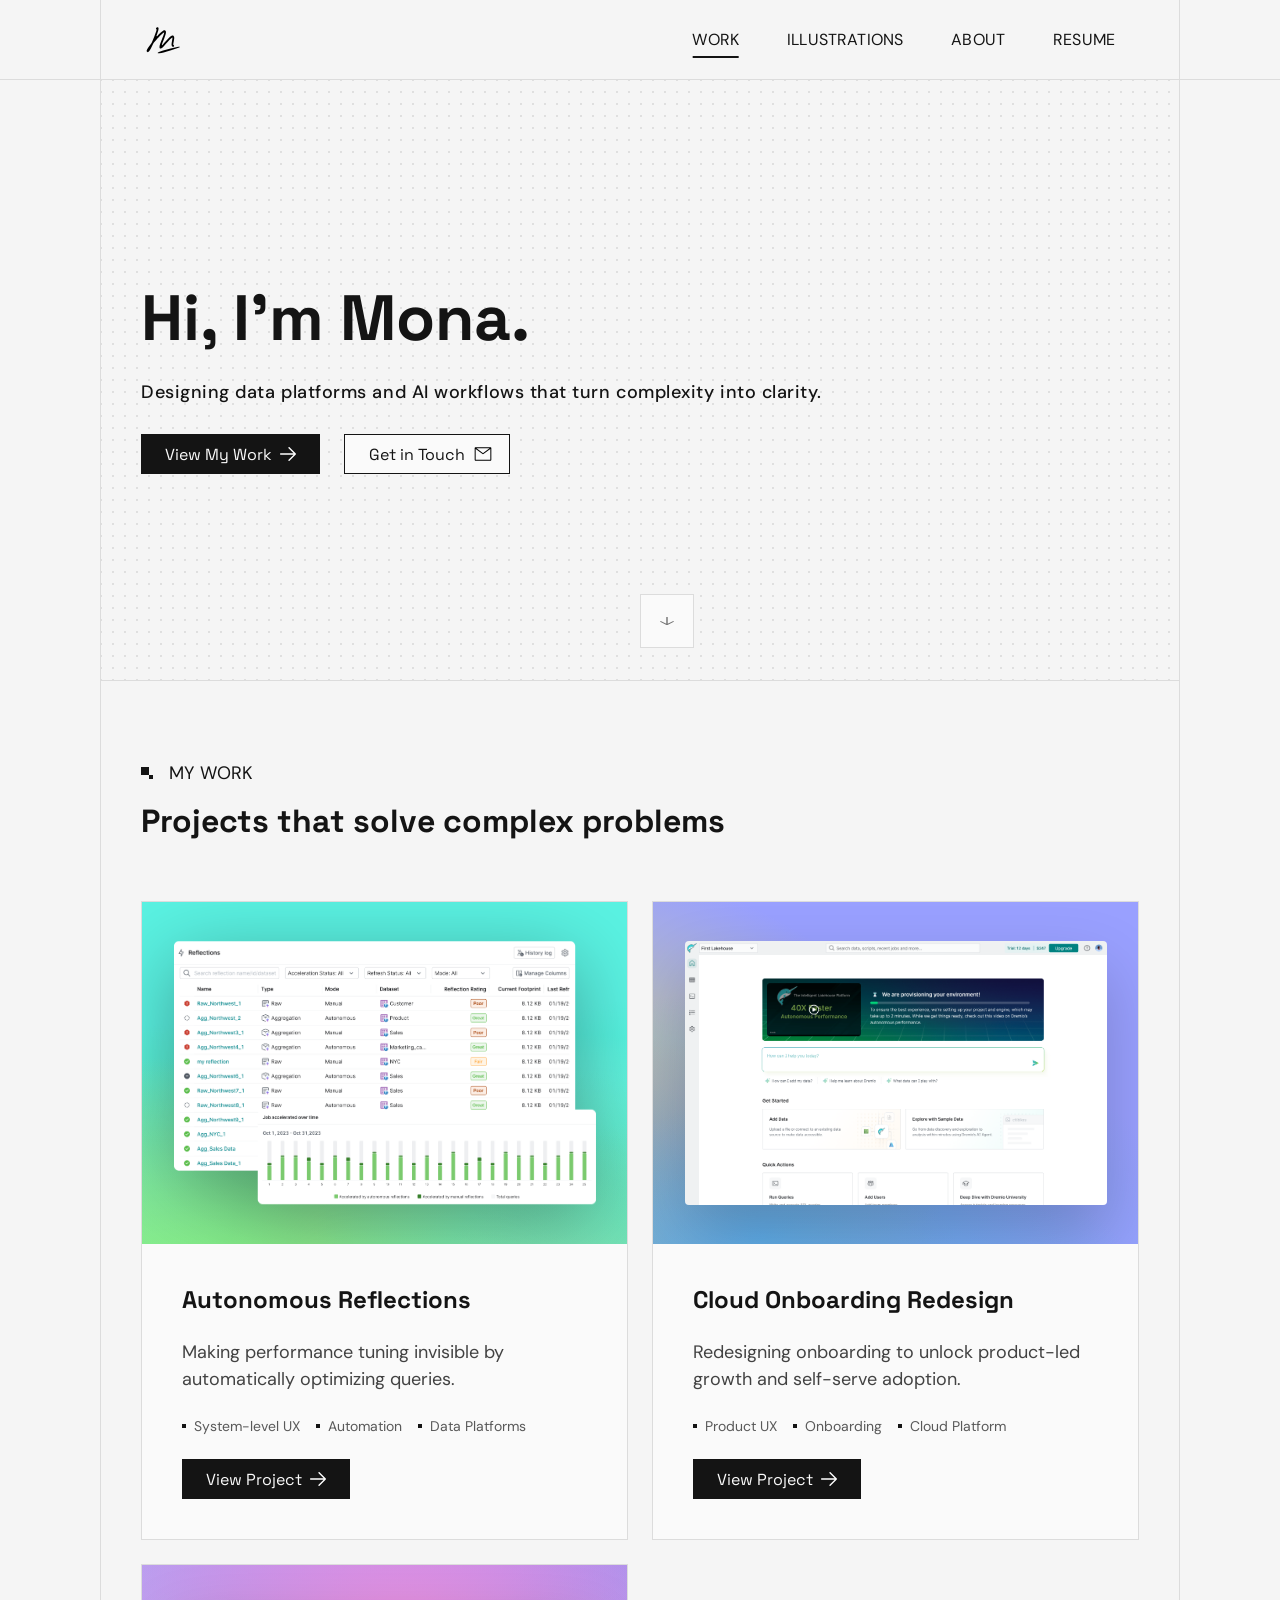
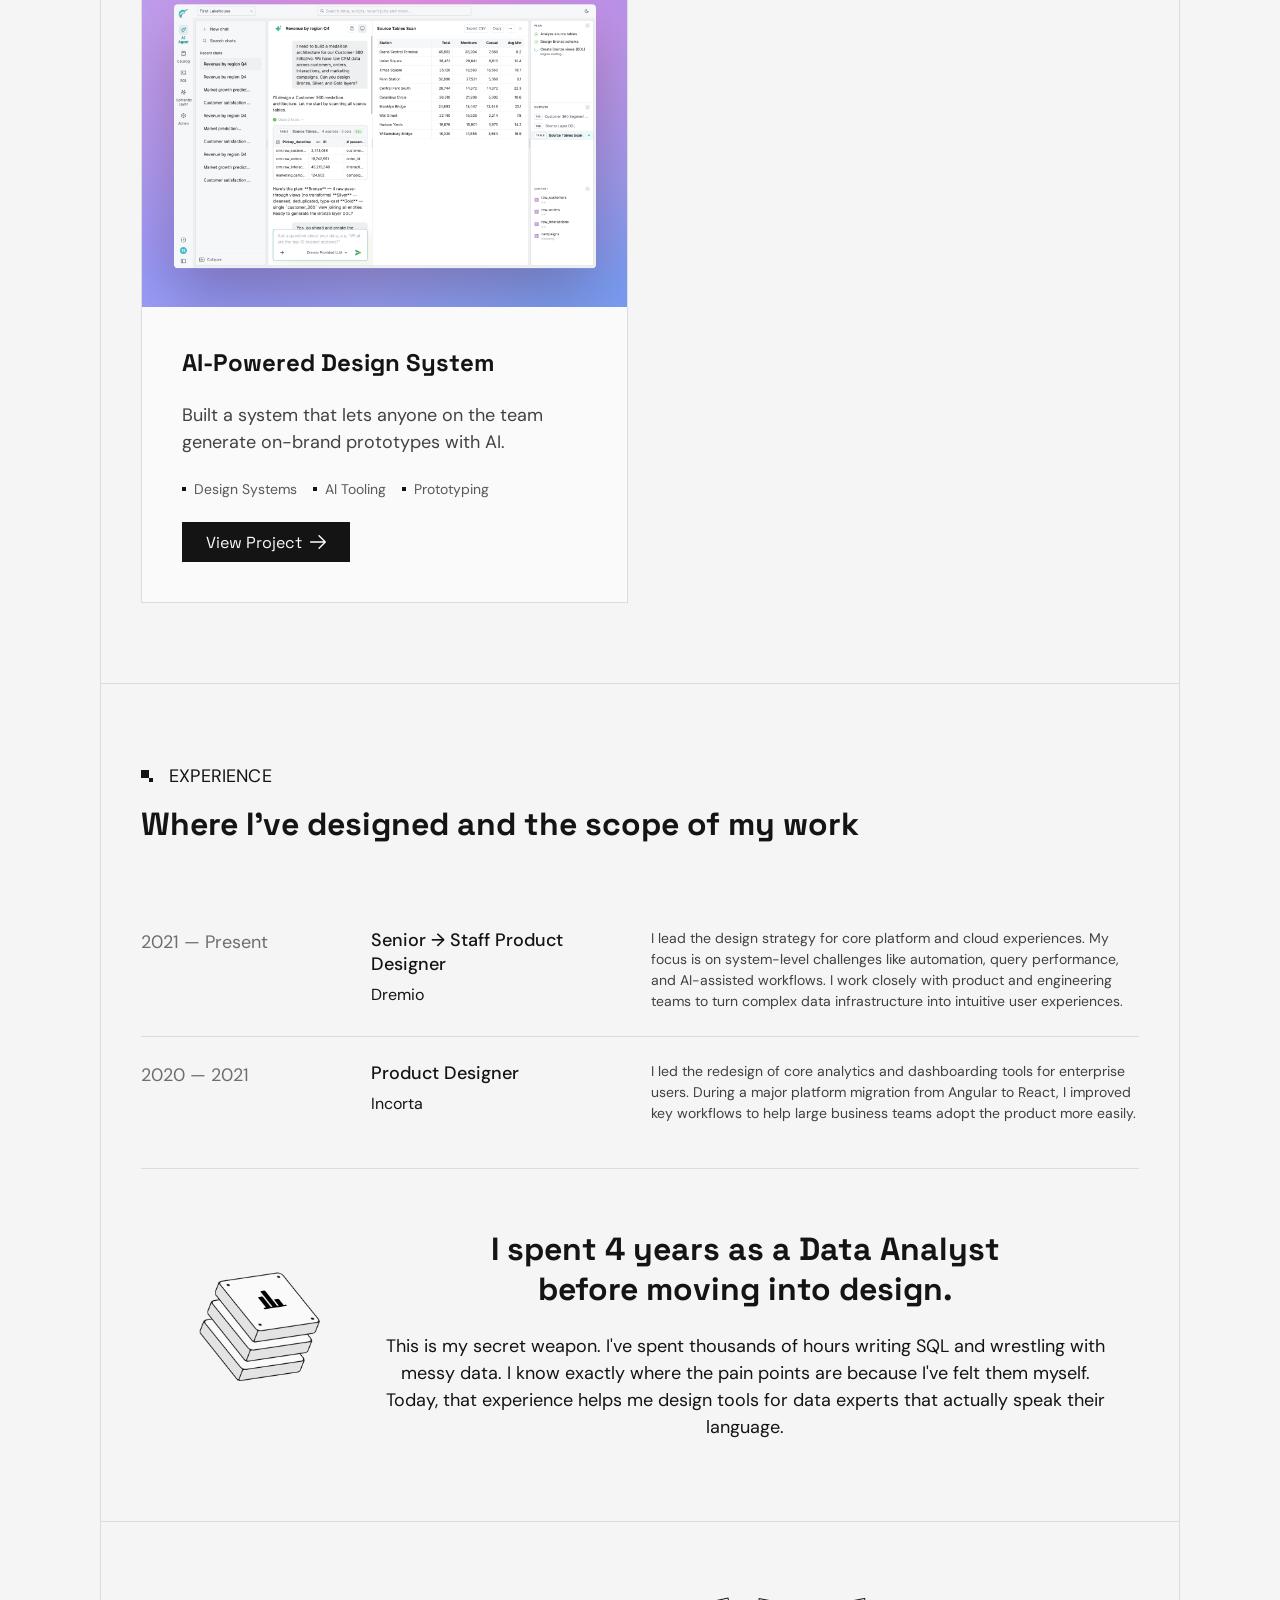
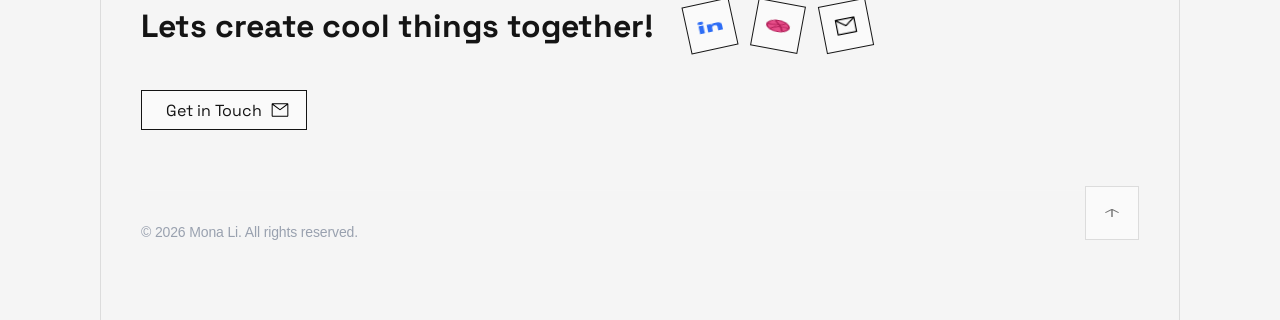
==== commit bdba560c: "motion" ====
--- a/index.html
+++ b/index.html
@@ -242,73 +242,115 @@
       });
     });
 
-    // --- Interactive hero dot grid with ripple ---
+    // --- Interactive hero dot grid with ripple (batched + offscreen) ---
     (function() {
       const canvas = document.getElementById('hero-canvas');
-      const ctx = canvas.getContext('2d');
-      const SPACING = 18;
-      const R_BASE = 1;
-      const R_MAX = 2.2;
+      const ctx    = canvas.getContext('2d');
+      const SPACING    = 12;      // denser grid
+      const R_BASE     = 1;
+      const R_MAX      = 1.7;
+      const WAVE_SPEED = 220;     // px/s
+      const WAVE_LIFE  = 2000;    // ms
+      const BUCKETS    = 8;       // opacity batching levels
       const ripples = [];
       let lastRipple = 0;
+      let animating  = false;
+
+      // Offscreen canvas — static dots drawn once per resize
+      const off    = document.createElement('canvas');
+      const offCtx = off.getContext('2d');
+
+      function buildStatic() {
+        off.width  = canvas.width;
+        off.height = canvas.height;
+        offCtx.clearRect(0, 0, off.width, off.height);
+        const cols = Math.ceil(off.width  / SPACING) + 1;
+        const rows = Math.ceil(off.height / SPACING) + 1;
+        offCtx.beginPath();
+        for (let r = 0; r < rows; r++) {
+          for (let c = 0; c < cols; c++) {
+            const x = c * SPACING, y = r * SPACING;
+            offCtx.moveTo(x + R_BASE, y);
+            offCtx.arc(x, y, R_BASE, 0, Math.PI * 2);
+          }
+        }
+        offCtx.fillStyle = 'rgba(20,20,20,0.12)';
+        offCtx.fill();
+      }
 
       function resize() {
         canvas.width  = canvas.offsetWidth;
         canvas.height = canvas.offsetHeight;
+        buildStatic();
+        if (!animating) {
+          ctx.clearRect(0, 0, canvas.width, canvas.height);
+          ctx.drawImage(off, 0, 0);
+        }
       }
       resize();
       window.addEventListener('resize', resize);
 
-      const hero = canvas.parentElement;
-      hero.addEventListener('mousemove', (e) => {
+      canvas.parentElement.addEventListener('mousemove', (e) => {
         const now = performance.now();
-        if (now - lastRipple < 60) return; // throttle
+        if (now - lastRipple < 50) return;
         lastRipple = now;
         const rect = canvas.getBoundingClientRect();
         ripples.push({ x: e.clientX - rect.left, y: e.clientY - rect.top, t: now });
-        if (ripples.length > 10) ripples.shift();
+        if (ripples.length > 8) ripples.shift();
+        if (!animating) { animating = true; requestAnimationFrame(draw); }
       });
 
       function draw(now) {
-        requestAnimationFrame(draw);
+        // Prune dead ripples
+        for (let i = ripples.length - 1; i >= 0; i--) {
+          if (now - ripples[i].t > WAVE_LIFE) ripples.splice(i, 1);
+        }
+
+        // Blit static frame
         ctx.clearRect(0, 0, canvas.width, canvas.height);
-
-        // Prune old ripples
-        for (let i = ripples.length - 1; i >= 0; i--) {
-          if (now - ripples[i].t > 2200) ripples.splice(i, 1);
-        }
+        ctx.drawImage(off, 0, 0);
+
+        if (ripples.length === 0) { animating = false; return; }
 
         const cols = Math.ceil(canvas.width  / SPACING) + 1;
         const rows = Math.ceil(canvas.height / SPACING) + 1;
 
+        // Build one Path2D per opacity bucket — reduces fill calls to BUCKETS
+        const paths = Array.from({ length: BUCKETS }, () => new Path2D());
+
         for (let r = 0; r < rows; r++) {
           for (let c = 0; c < cols; c++) {
-            const x = c * SPACING;
-            const y = r * SPACING;
-
-            let influence = 0;
+            const x = c * SPACING, y = r * SPACING;
+
+            let inf = 0;
             for (const rpl of ripples) {
-              const age  = (now - rpl.t) / 1000;          // seconds
-              const front = age * 200;                      // wave speed 200 px/s
+              const age   = (now - rpl.t) / 1000;
+              const front = age * WAVE_SPEED;
               const dist  = Math.hypot(x - rpl.x, y - rpl.y);
               const delta = dist - front;
-              const decay = Math.exp(-age * 1.0);
-              // Gaussian bell centered on wavefront
-              const w = Math.exp(-(delta * delta) / 350) * decay;
-              if (w > influence) influence = w;
+              const decay = Math.exp(-age * 1.2);
+              const w     = Math.exp(-(delta * delta) / 280) * decay;
+              if (w > inf) inf = w;
             }
 
-            const radius  = R_BASE + influence * (R_MAX - R_BASE);
-            const opacity = 0.1  + influence * 0.4;
-
-            ctx.beginPath();
-            ctx.arc(x, y, radius, 0, Math.PI * 2);
-            ctx.fillStyle = `rgba(20,20,20,${opacity.toFixed(3)})`;
-            ctx.fill();
+            if (inf < 0.015) continue;
+
+            const bi     = Math.min(BUCKETS - 1, Math.floor(inf * BUCKETS));
+            const radius = R_BASE + inf * (R_MAX - R_BASE);
+            paths[bi].moveTo(x + radius, y);
+            paths[bi].arc(x, y, radius, 0, Math.PI * 2);
           }
         }
+
+        // One fill call per bucket
+        for (let i = 0; i < BUCKETS; i++) {
+          const inf = (i + 0.5) / BUCKETS;
+          ctx.fillStyle = `rgba(20,20,20,${(0.12 + inf * 0.38).toFixed(2)})`;
+          ctx.fill(paths[i]);
+        }
+
+        requestAnimationFrame(draw);
       }
-      requestAnimationFrame(draw);
     })();
   </script>
   <script src="animations.js"></script>
